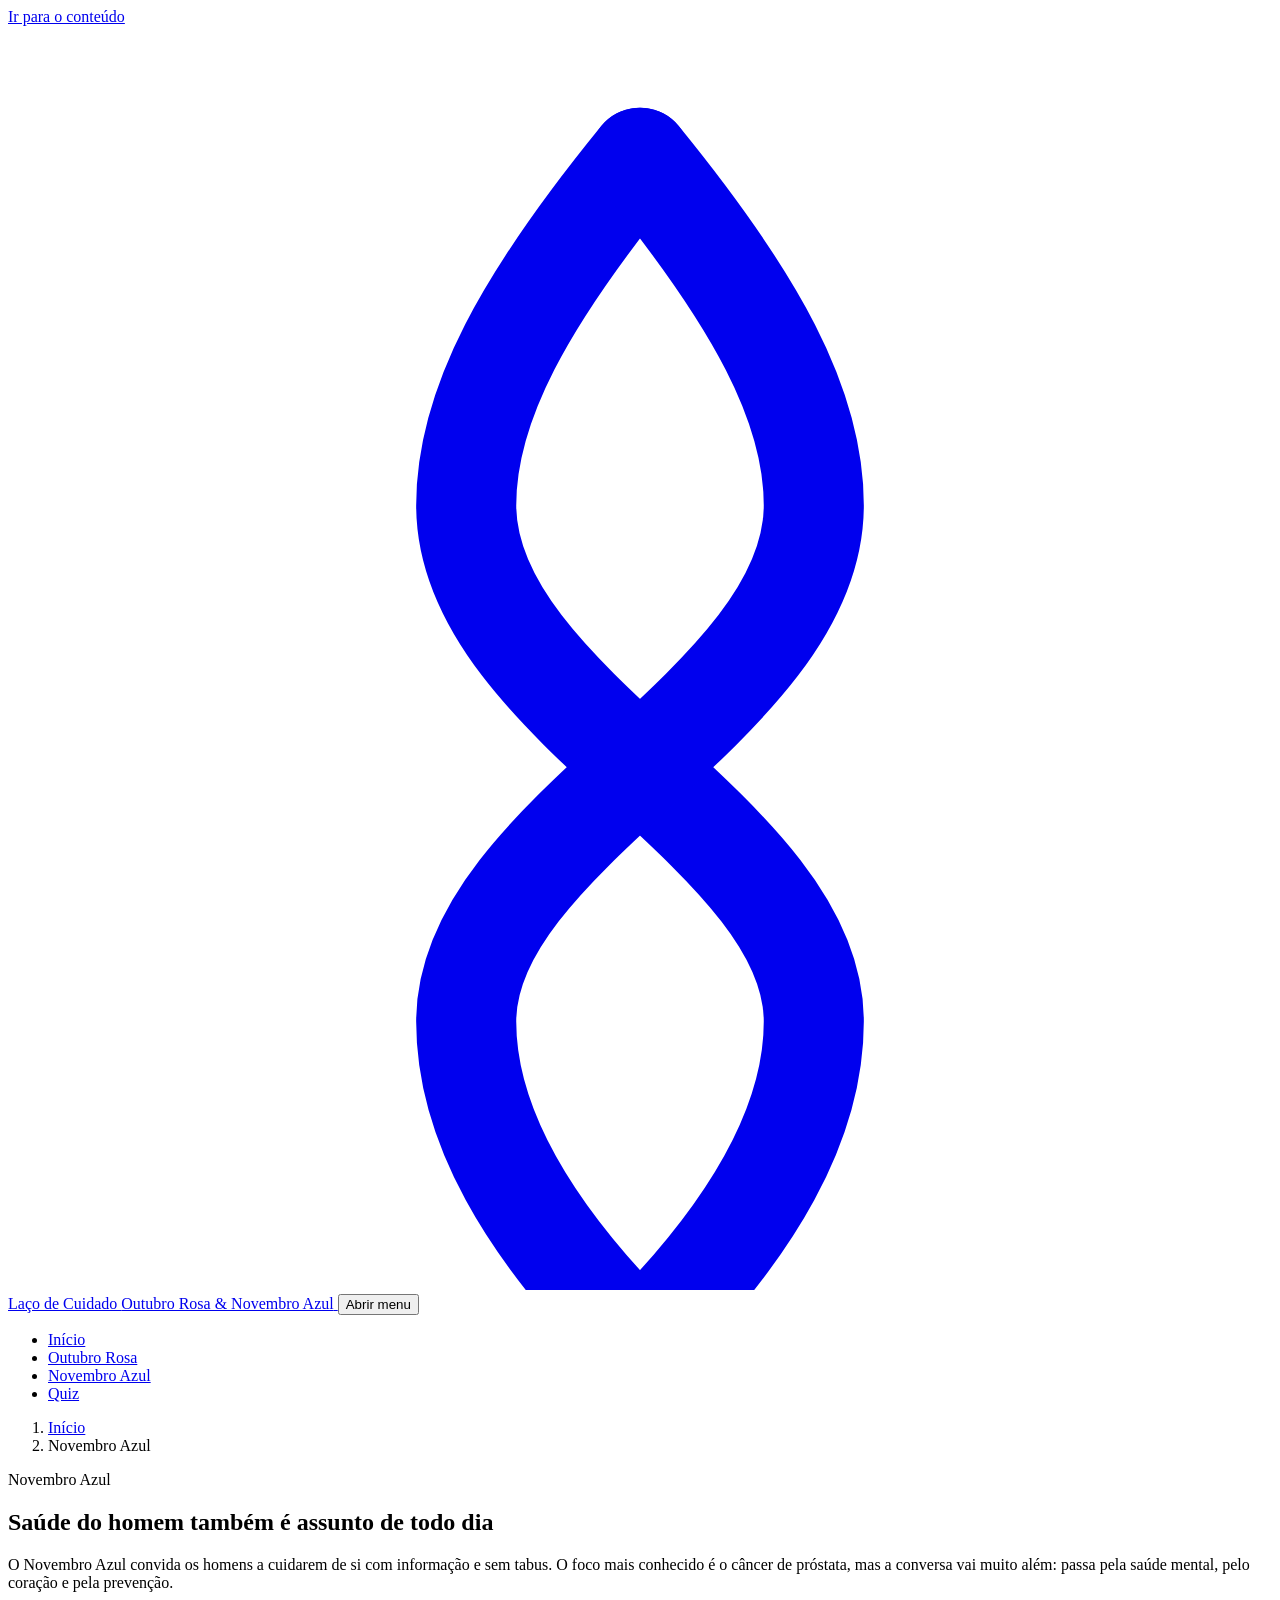
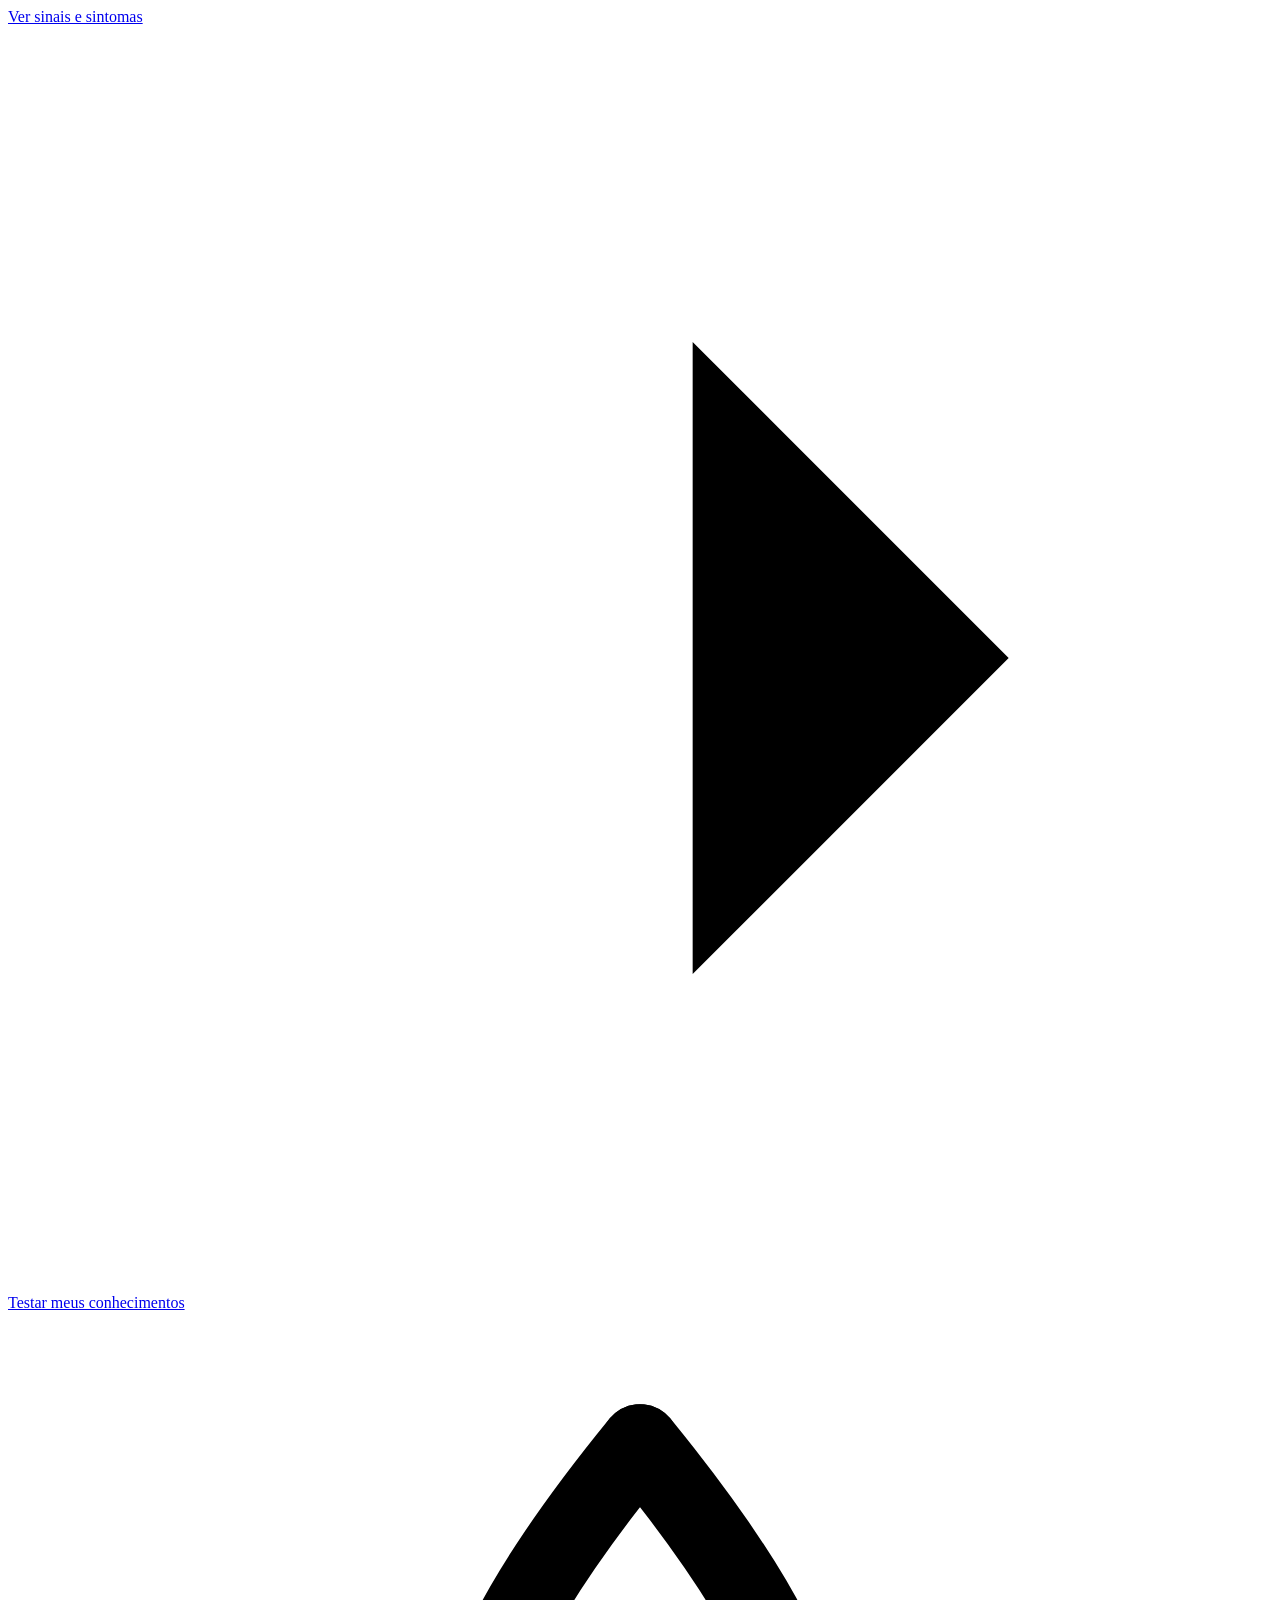
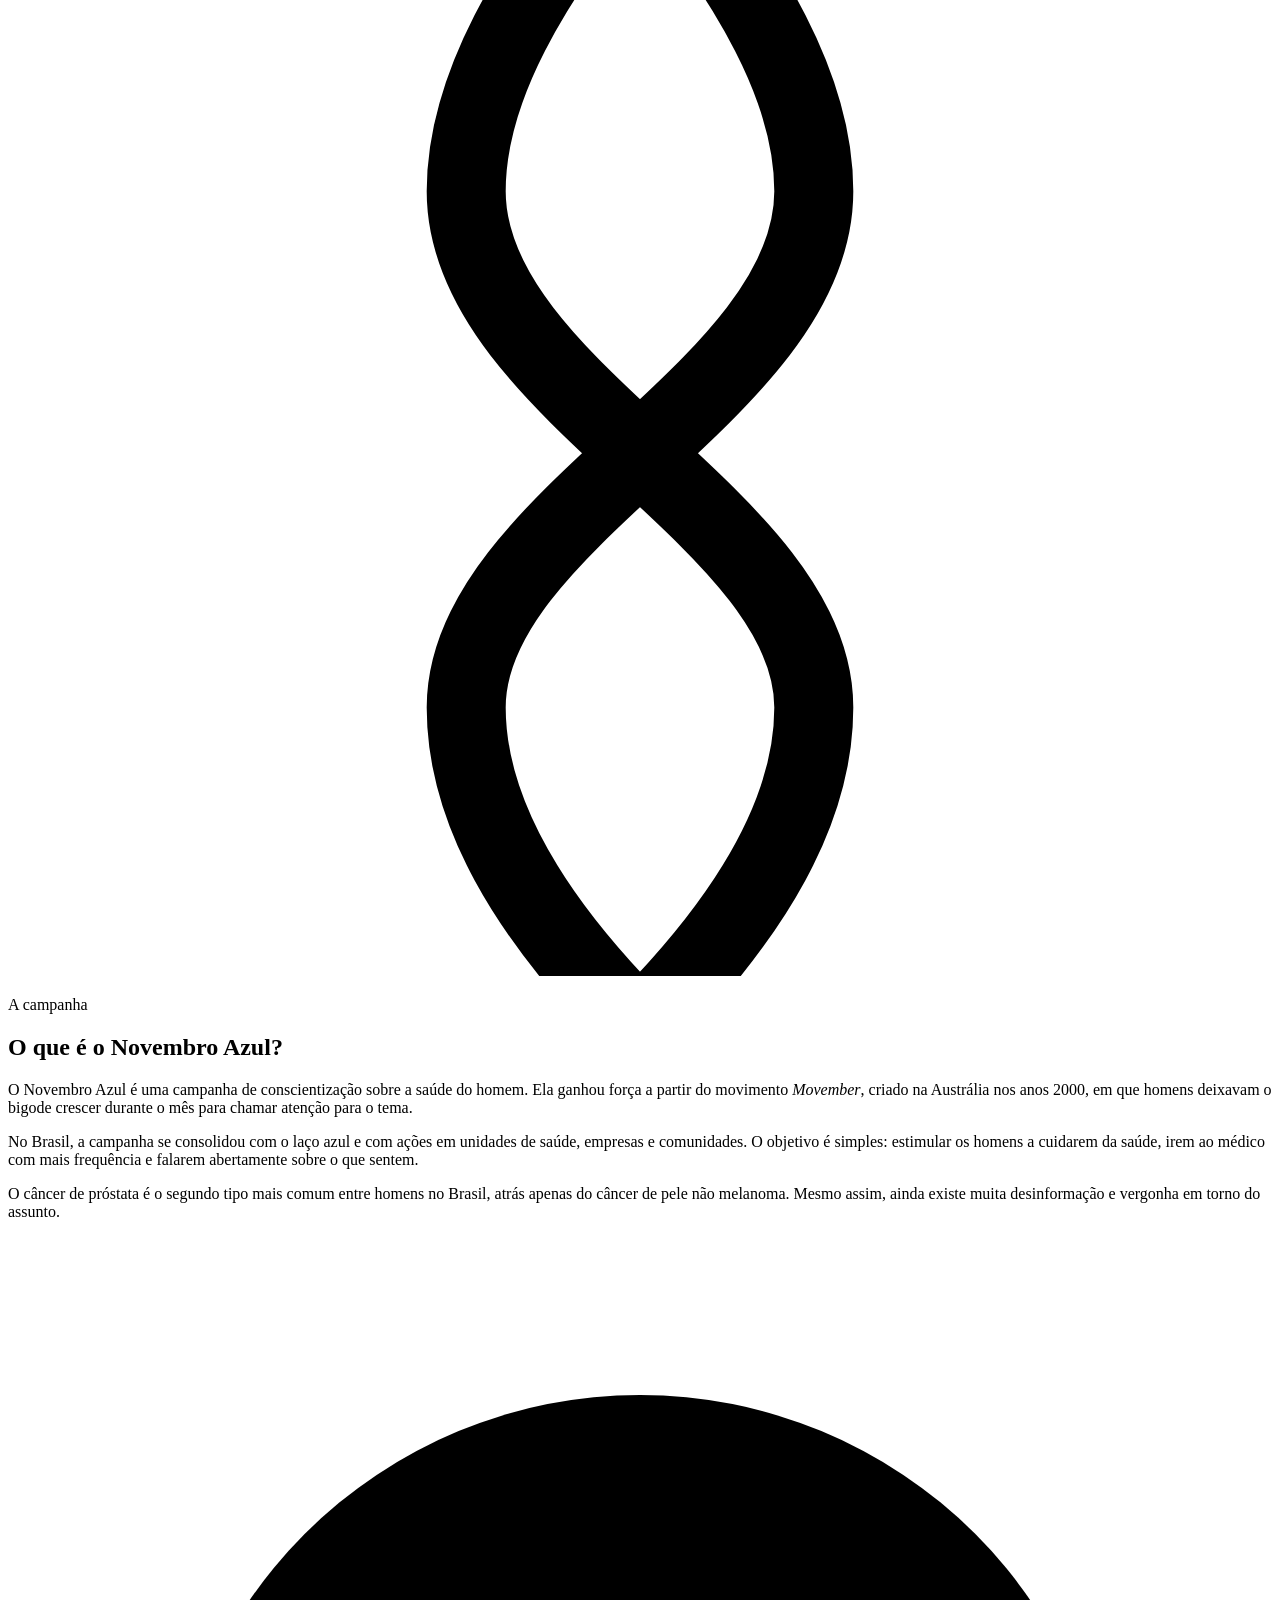
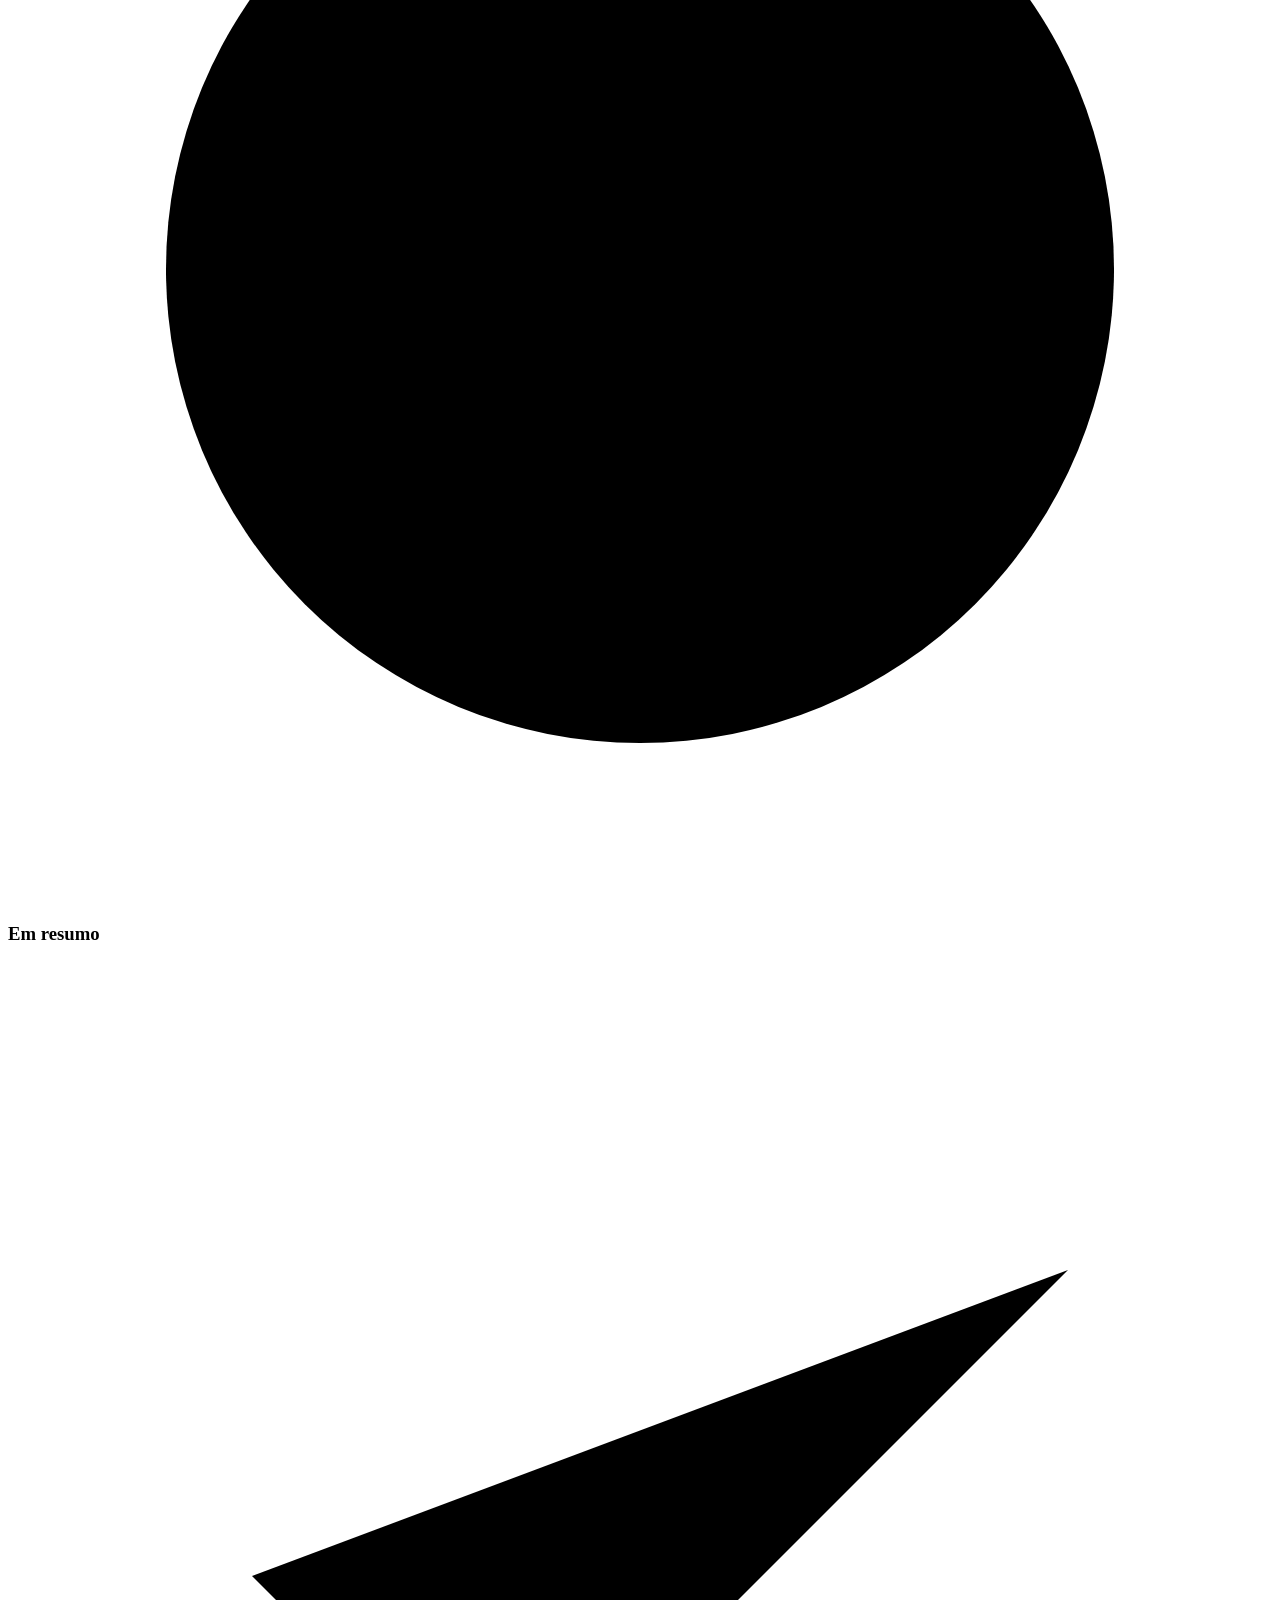
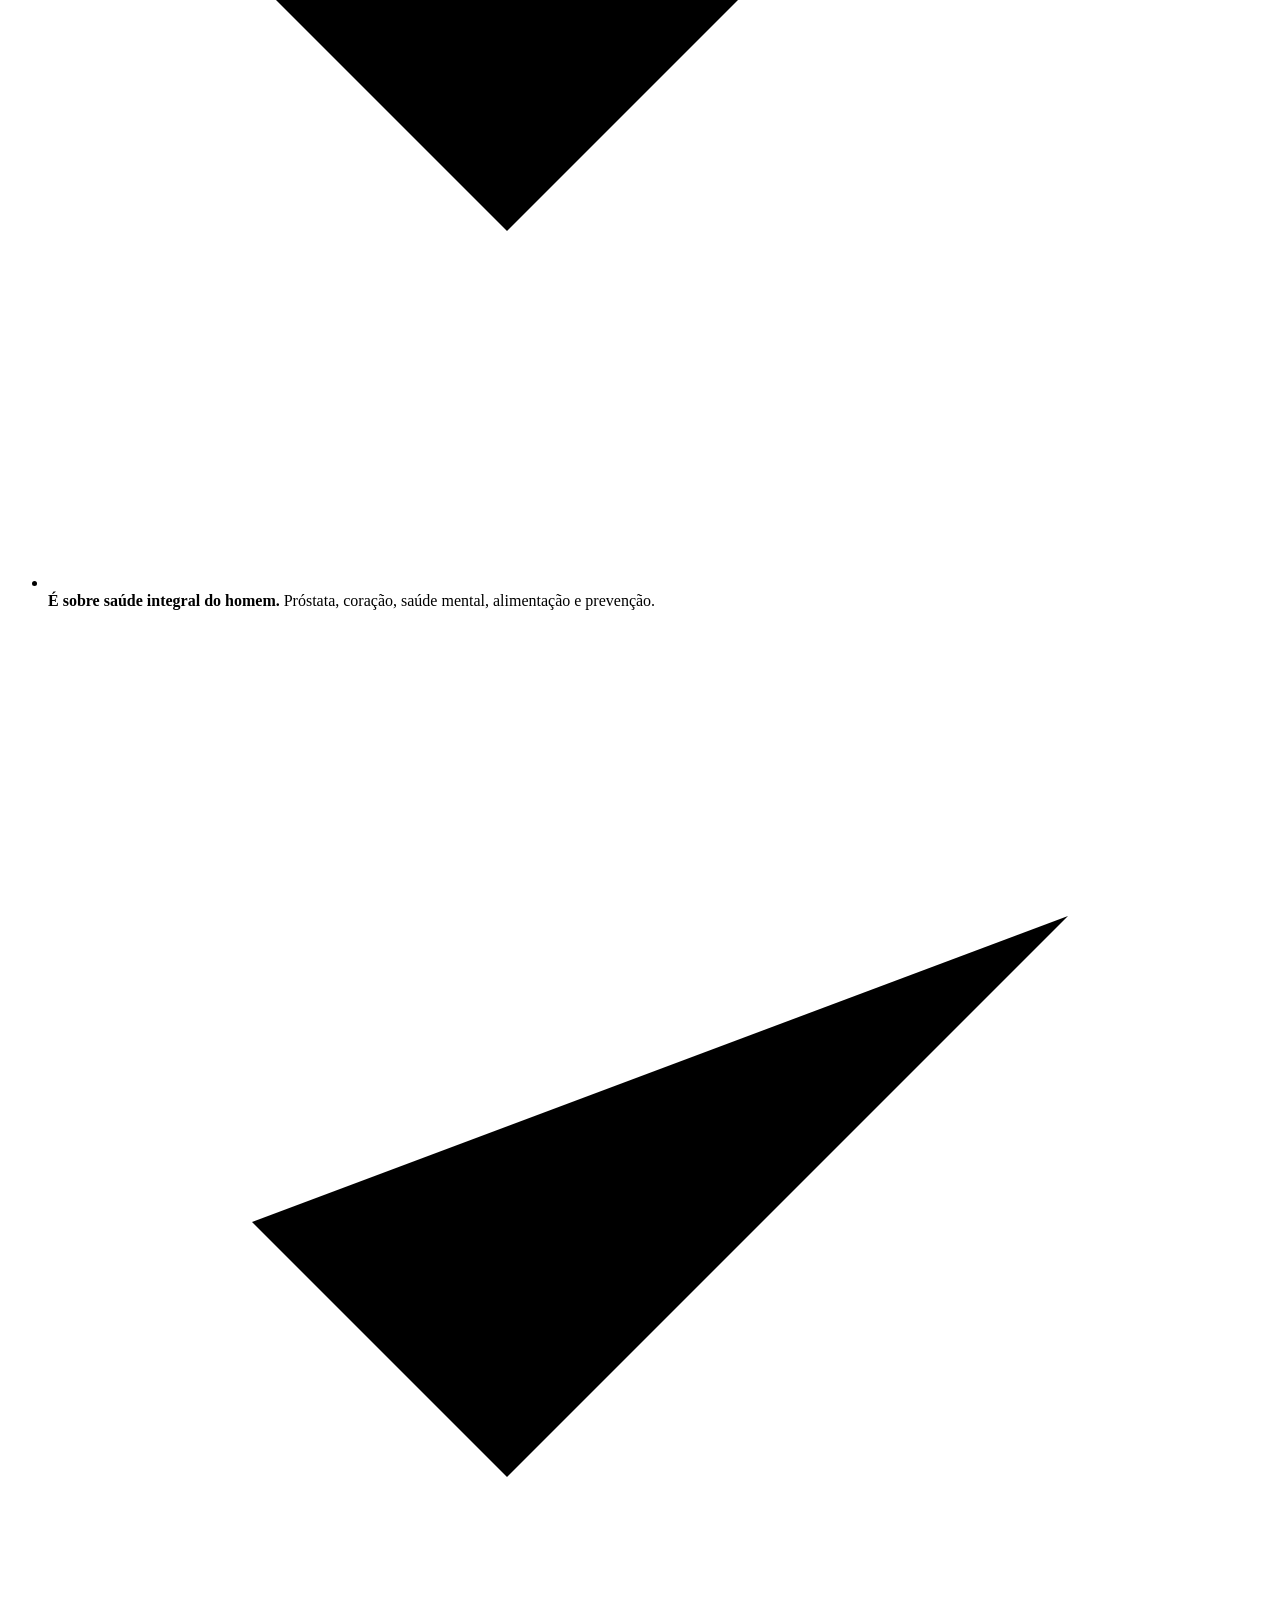
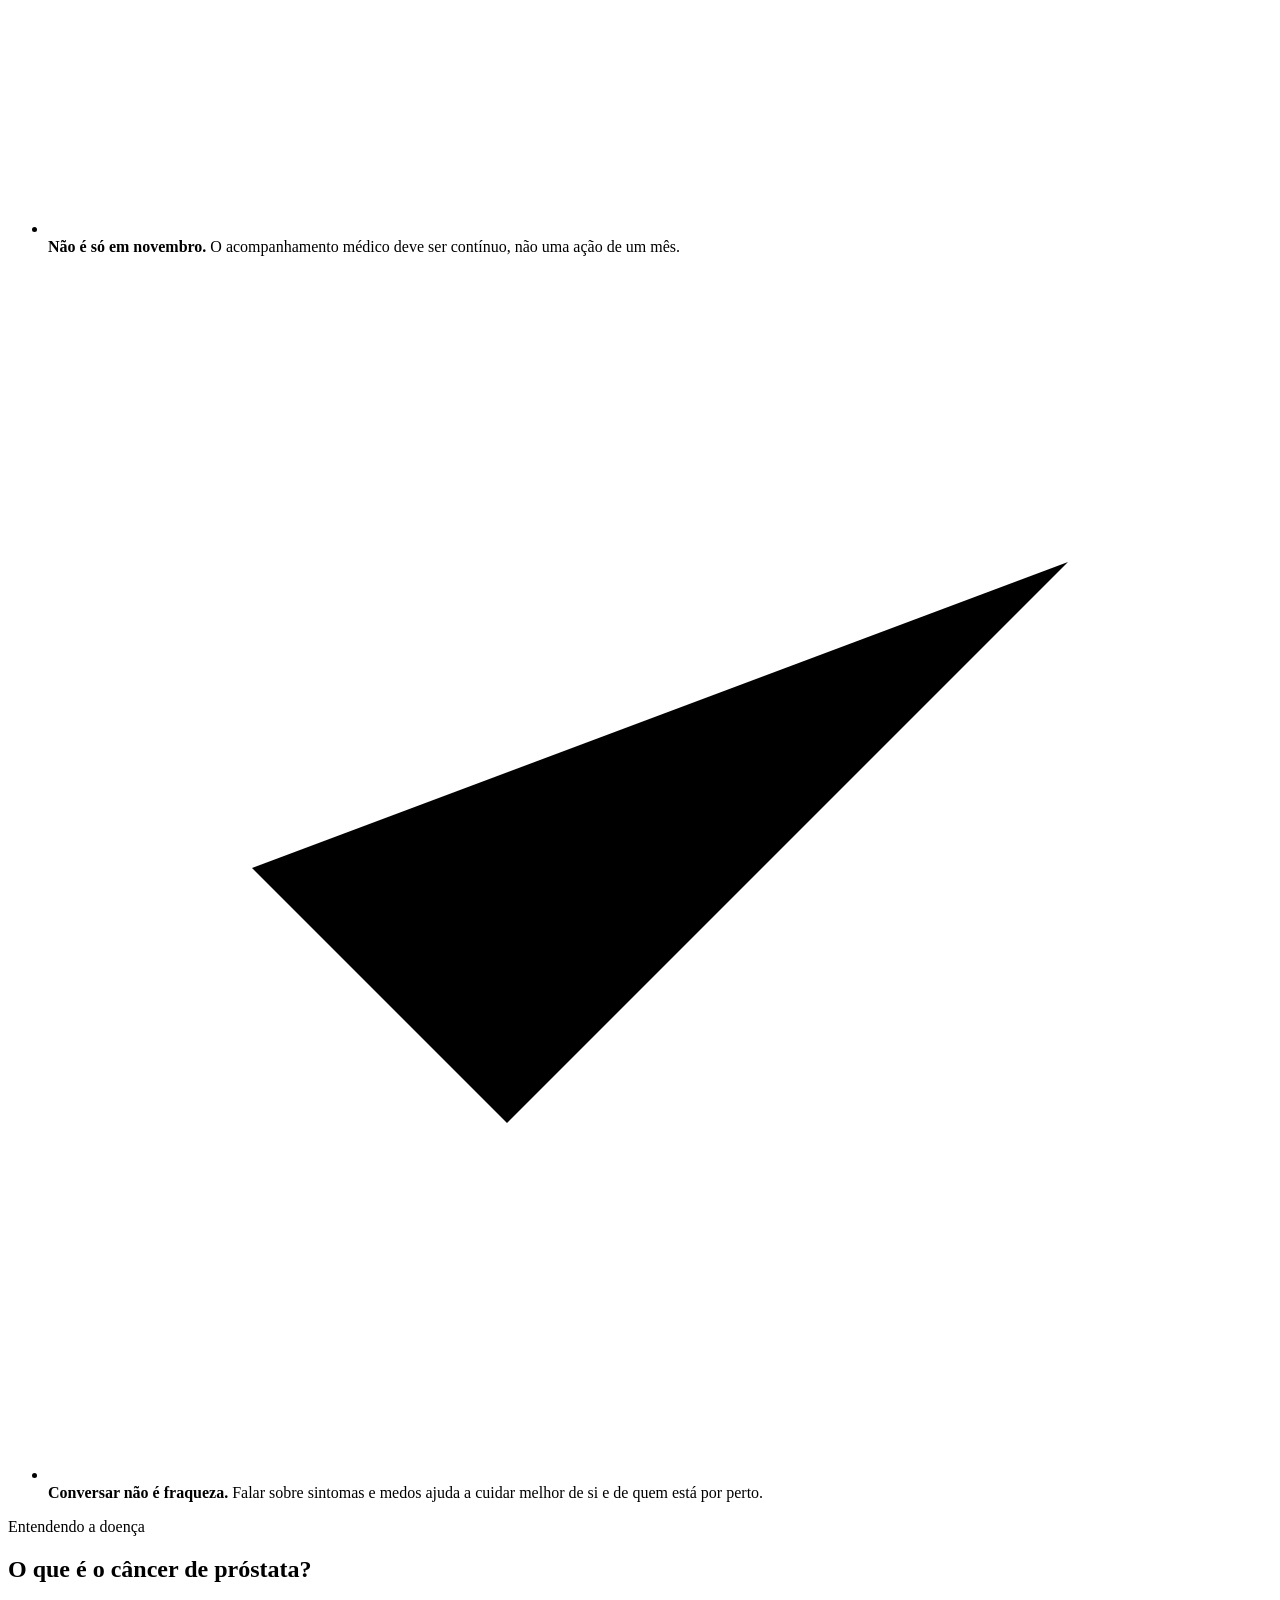
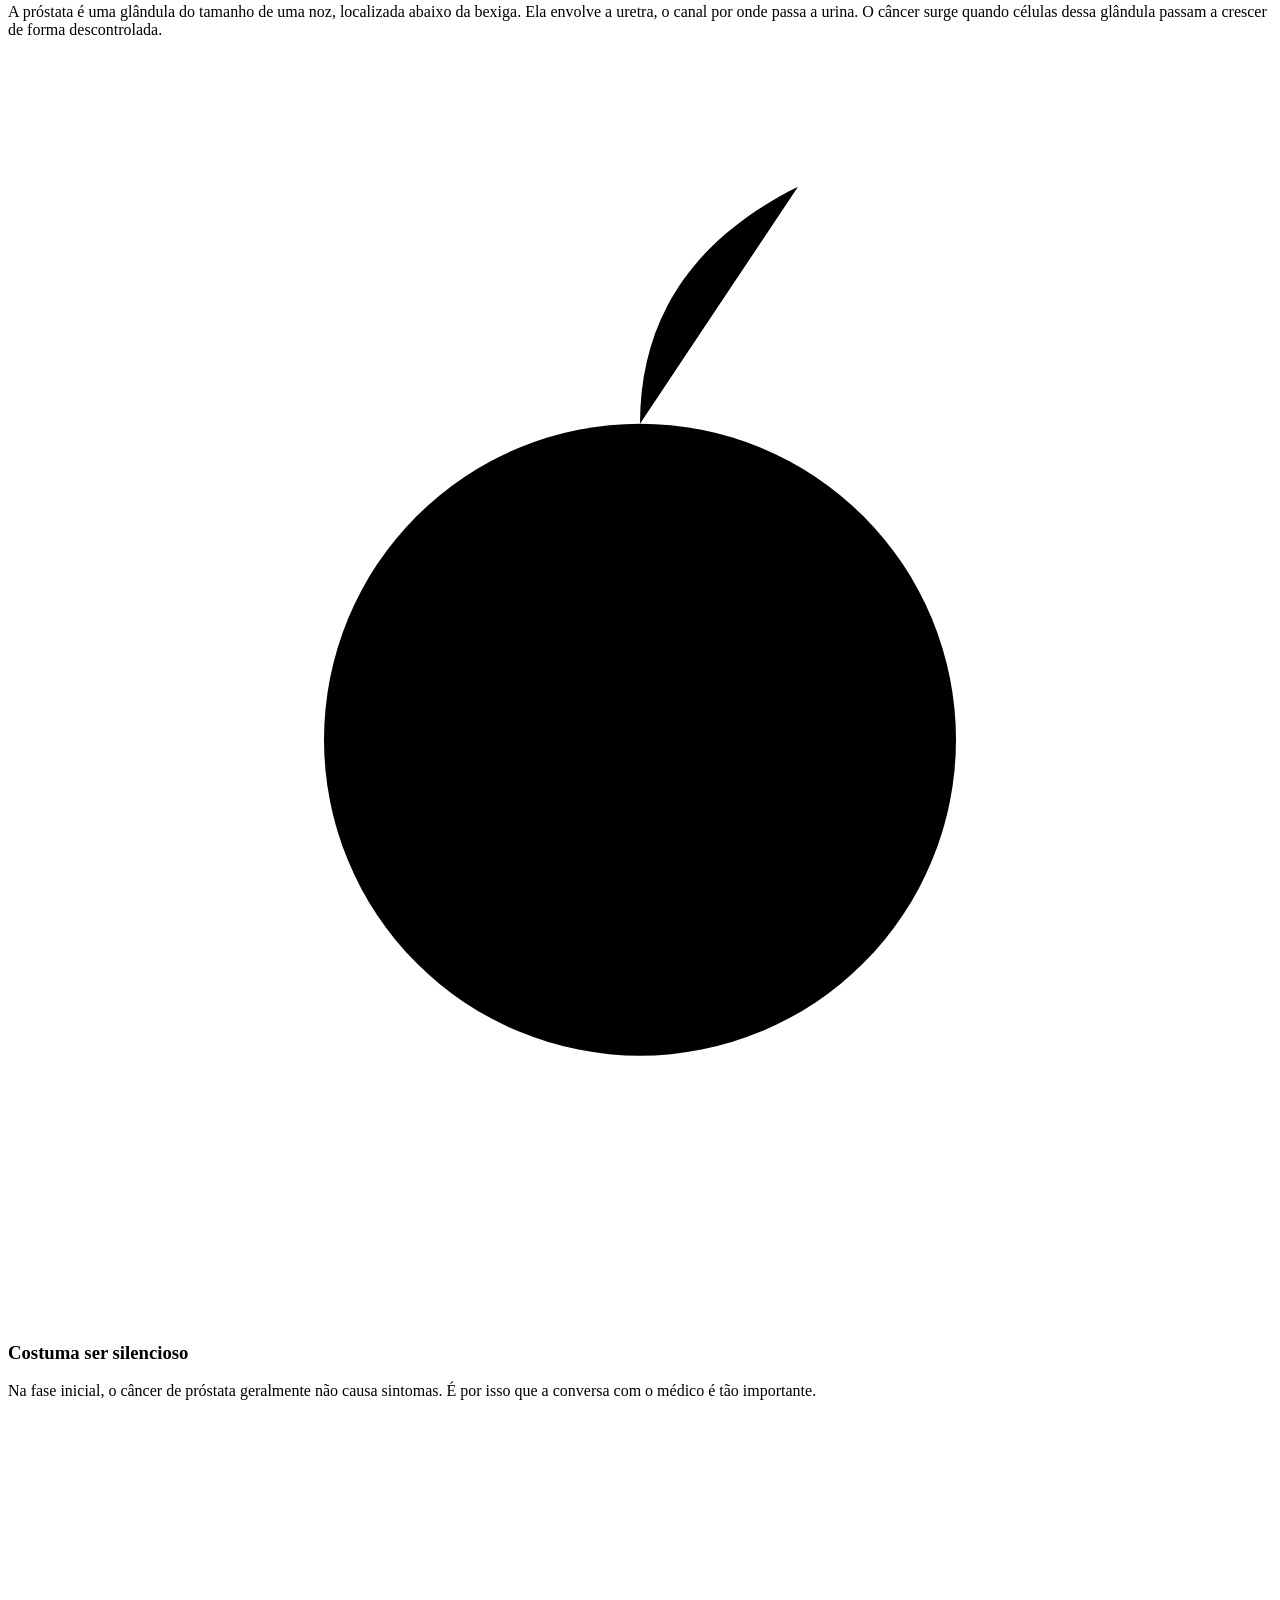
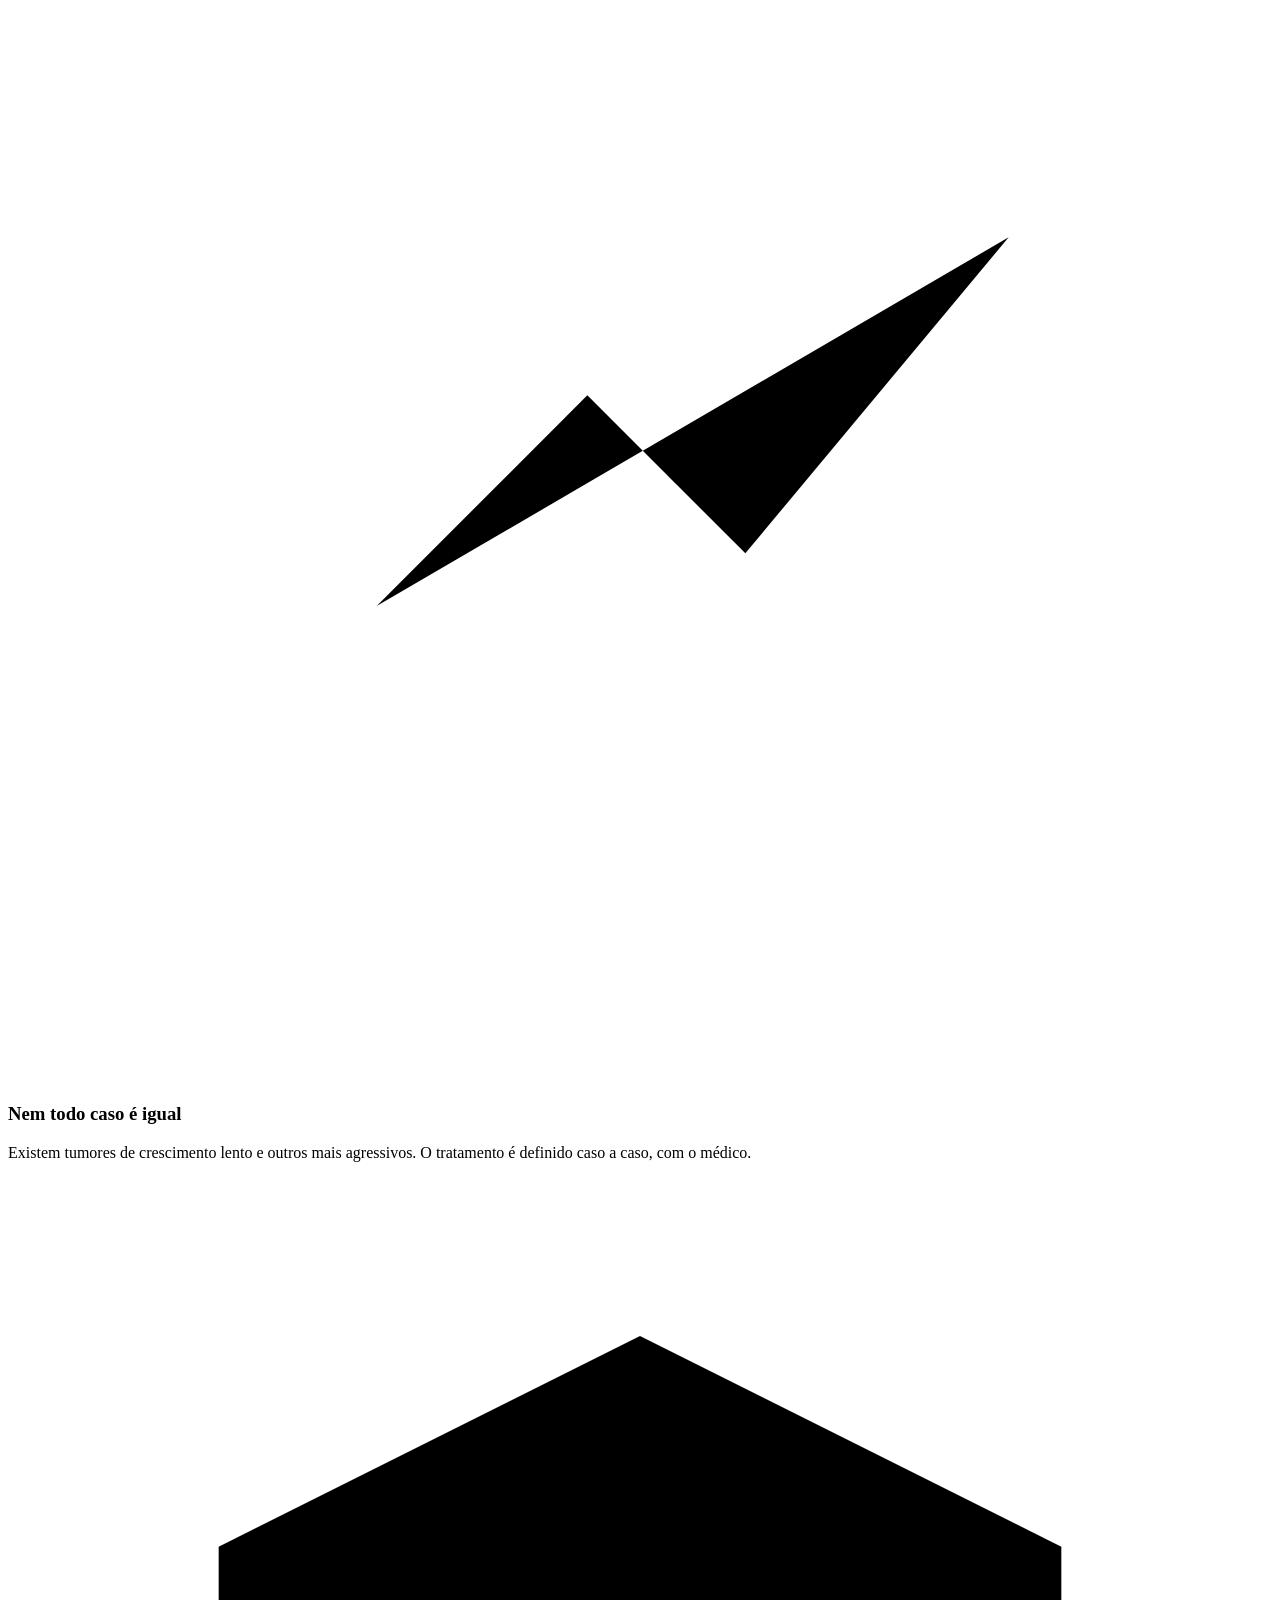
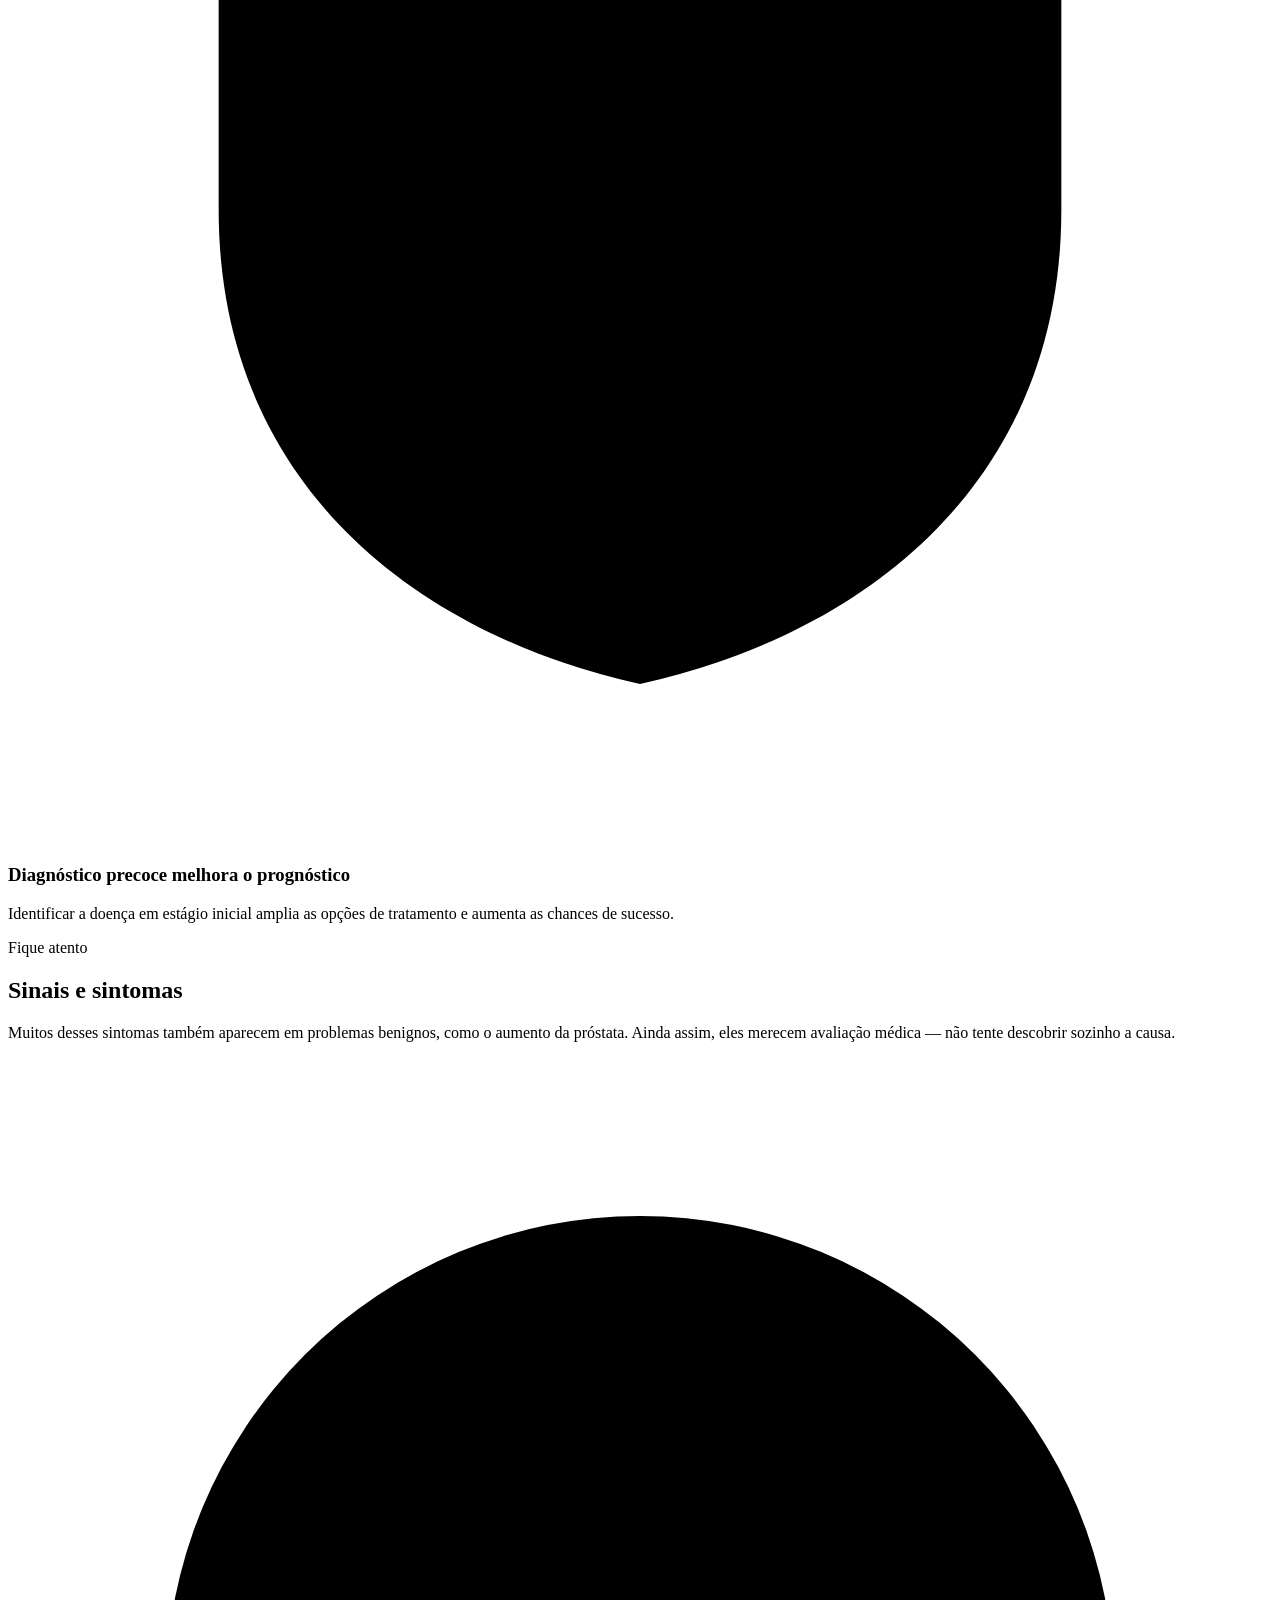
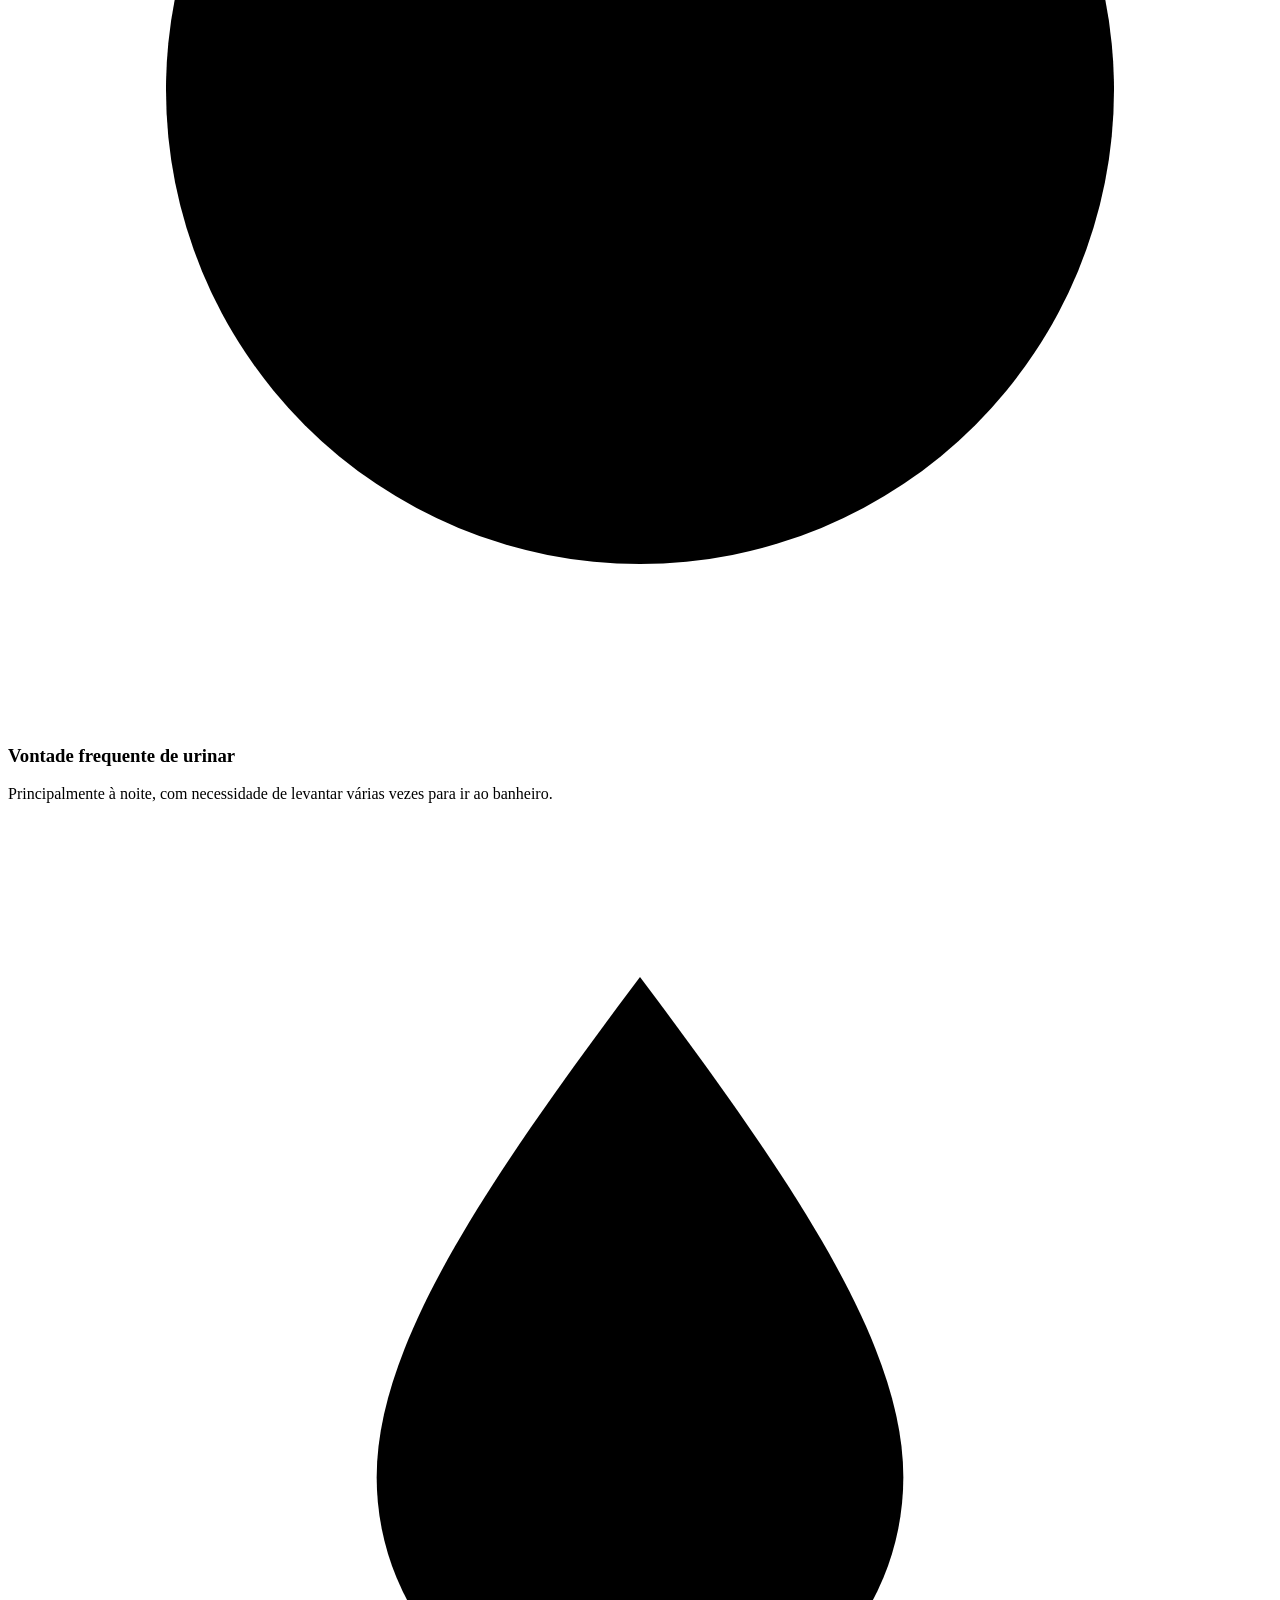
==== novembro-azul.html @ d8aa3009 "Add files via upload" ====
<!DOCTYPE html>
<html lang="pt-BR">
<head>
  <meta charset="UTF-8">
  <meta name="viewport" content="width=device-width, initial-scale=1.0">
  <meta name="description" content="Novembro Azul: informação sobre saúde do homem, câncer de próstata, fatores de risco, exames de rastreamento e prevenção. Conteúdo educativo e acessível.">
  <meta name="theme-color" content="#1565c0">
  <title>Novembro Azul — Laço de Cuidado</title>
  <link rel="icon" href="favicon.svg" type="image/svg+xml">
  <link rel="stylesheet" href="css/styles.css">
</head>
<body>
  <a class="skip-link" href="#conteudo">Ir para o conteúdo</a>

  <header class="site-header">
    <div class="container header-inner">
      <a class="brand" href="index.html">
        <span class="brand-mark" aria-hidden="true">
          <svg viewBox="0 0 24 24" fill="none" stroke="currentColor" stroke-width="1.9" stroke-linecap="round" stroke-linejoin="round">
            <path d="M12 2.5c-2.2 2.7-3.3 4.7-3.3 6.6 0 3.8 6.6 6.2 6.6 9.8 0 1.9-1.1 3.9-3.3 6.1"></path>
            <path d="M12 2.5c2.2 2.7 3.3 4.7 3.3 6.6 0 3.8-6.6 6.2-6.6 9.8 0 1.9 1.1 3.9 3.3 6.1"></path>
          </svg>
        </span>
        <span class="brand-text">
          Laço de Cuidado
          <span>Outubro Rosa &amp; Novembro Azul</span>
        </span>
      </a>

      <button class="nav-toggle" type="button" aria-expanded="false" aria-controls="menu-principal">
        <span class="sr-only">Abrir menu</span>
        <span class="nav-toggle-bars" aria-hidden="true"></span>
      </button>

      <nav class="site-nav" id="menu-principal" aria-label="Navegação principal">
        <ul>
          <li><a href="index.html">Início</a></li>
          <li><a href="outubro-rosa.html">Outubro Rosa</a></li>
          <li><a href="novembro-azul.html" aria-current="page">Novembro Azul</a></li>
          <li><a href="quiz.html" class="nav-cta">Quiz</a></li>
        </ul>
      </nav>
    </div>
  </header>

  <main id="conteudo">

    <!-- HERO DA PÁGINA -->
    <section class="hero hero--page hero--azul">
      <div class="container hero-inner">
        <div class="hero-copy">
          <nav class="breadcrumb" aria-label="Você está aqui">
            <ol>
              <li><a href="index.html">Início</a></li>
              <li aria-current="page">Novembro Azul</li>
            </ol>
          </nav>
          <p class="tag"><span class="dot" style="background:var(--azul-500)" aria-hidden="true"></span> Novembro Azul</p>
          <h1>Saúde do homem também é assunto de todo dia</h1>
          <p class="lead">
            O Novembro Azul convida os homens a cuidarem de si com informação e
            sem tabus. O foco mais conhecido é o câncer de próstata, mas a conversa
            vai muito além: passa pela saúde mental, pelo coração e pela prevenção.
          </p>
          <div class="btn-row">
            <a class="btn btn--azul" href="#sinais">
              Ver sinais e sintomas
              <svg class="ico" viewBox="0 0 24 24" aria-hidden="true"><path d="M5 12h14M13 6l6 6-6 6"/></svg>
            </a>
            <a class="btn btn--ghost" href="quiz.html">Testar meus conhecimentos</a>
          </div>
        </div>

        <div class="ribbon-art ribbon-art--azul" aria-hidden="true">
          <svg viewBox="0 0 24 24" fill="none" stroke="currentColor" stroke-width="1.5" stroke-linecap="round" stroke-linejoin="round">
            <path d="M12 2.5c-2.2 2.7-3.3 4.7-3.3 6.6 0 3.8 6.6 6.2 6.6 9.8 0 1.9-1.1 3.9-3.3 6.1"></path>
            <path d="M12 2.5c2.2 2.7 3.3 4.7 3.3 6.6 0 3.8-6.6 6.2-6.6 9.8 0 1.9 1.1 3.9 3.3 6.1"></path>
          </svg>
        </div>
      </div>
    </section>

    <!-- O QUE É A CAMPANHA -->
    <section class="section">
      <div class="container">
        <div class="grid grid--2" style="align-items:start">
          <div class="reveal">
            <p class="eyebrow eyebrow--azul">A campanha</p>
            <h2>O que é o Novembro Azul?</h2>
            <p>
              O Novembro Azul é uma campanha de conscientização sobre a saúde do
              homem. Ela ganhou força a partir do movimento <em>Movember</em>, criado
              na Austrália nos anos 2000, em que homens deixavam o bigode crescer
              durante o mês para chamar atenção para o tema.
            </p>
            <p>
              No Brasil, a campanha se consolidou com o laço azul e com ações em
              unidades de saúde, empresas e comunidades. O objetivo é simples:
              estimular os homens a cuidarem da saúde, irem ao médico com mais
              frequência e falarem abertamente sobre o que sentem.
            </p>
            <p>
              O câncer de próstata é o segundo tipo mais comum entre homens no Brasil,
              atrás apenas do câncer de pele não melanoma. Mesmo assim, ainda existe
              muita desinformação e vergonha em torno do assunto.
            </p>
          </div>

          <div class="reveal">
            <div class="card card--azul">
              <div class="card-icon">
                <svg class="ico" viewBox="0 0 24 24" aria-hidden="true">
                  <circle cx="12" cy="12" r="9"></circle>
                  <path d="M12 8v5M12 16.5v.01"></path>
                </svg>
              </div>
              <h3>Em resumo</h3>
              <ul class="check-list check-list--azul">
                <li>
                  <svg class="ico" viewBox="0 0 24 24" aria-hidden="true"><path d="M20 6 9 17l-5-5"/></svg>
                  <span><strong>É sobre saúde integral do homem.</strong> Próstata, coração, saúde mental, alimentação e prevenção.</span>
                </li>
                <li>
                  <svg class="ico" viewBox="0 0 24 24" aria-hidden="true"><path d="M20 6 9 17l-5-5"/></svg>
                  <span><strong>Não é só em novembro.</strong> O acompanhamento médico deve ser contínuo, não uma ação de um mês.</span>
                </li>
                <li>
                  <svg class="ico" viewBox="0 0 24 24" aria-hidden="true"><path d="M20 6 9 17l-5-5"/></svg>
                  <span><strong>Conversar não é fraqueza.</strong> Falar sobre sintomas e medos ajuda a cuidar melhor de si e de quem está por perto.</span>
                </li>
              </ul>
            </div>
          </div>
        </div>
      </div>
    </section>

    <!-- O QUE É O CÂNCER DE PRÓSTATA -->
    <section class="section section--tint">
      <div class="container">
        <div class="section-head reveal">
          <p class="eyebrow eyebrow--azul">Entendendo a doença</p>
          <h2>O que é o câncer de próstata?</h2>
          <p class="lead">
            A próstata é uma glândula do tamanho de uma noz, localizada abaixo da
            bexiga. Ela envolve a uretra, o canal por onde passa a urina. O câncer
            surge quando células dessa glândula passam a crescer de forma descontrolada.
          </p>
        </div>

        <div class="grid grid--3">
          <div class="card reveal">
            <div class="card-icon">
              <svg class="ico" viewBox="0 0 24 24" aria-hidden="true">
                <circle cx="12" cy="13" r="6"></circle>
                <path d="M12 7c0-2 1-3.5 3-4.5"></path>
                <path d="M9.5 13h.01M14.5 13h.01"></path>
              </svg>
            </div>
            <h3>Costuma ser silencioso</h3>
            <p>Na fase inicial, o câncer de próstata geralmente não causa sintomas. É por isso que a conversa com o médico é tão importante.</p>
          </div>

          <div class="card reveal">
            <div class="card-icon">
              <svg class="ico" viewBox="0 0 24 24" aria-hidden="true">
                <path d="M4 19V5M4 19h16"></path>
                <path d="m7 15 4-4 3 3 5-6"></path>
              </svg>
            </div>
            <h3>Nem todo caso é igual</h3>
            <p>Existem tumores de crescimento lento e outros mais agressivos. O tratamento é definido caso a caso, com o médico.</p>
          </div>

          <div class="card reveal">
            <div class="card-icon">
              <svg class="ico" viewBox="0 0 24 24" aria-hidden="true">
                <path d="M12 3 4 7v5c0 5 3.5 8 8 9 4.5-1 8-4 8-9V7l-8-4Z"></path>
                <path d="m9 12 2 2 4-4"></path>
              </svg>
            </div>
            <h3>Diagnóstico precoce melhora o prognóstico</h3>
            <p>Identificar a doença em estágio inicial amplia as opções de tratamento e aumenta as chances de sucesso.</p>
          </div>
        </div>
      </div>
    </section>

    <!-- SINAIS E SINTOMAS -->
    <section class="section" id="sinais">
      <div class="container">
        <div class="section-head reveal">
          <p class="eyebrow eyebrow--azul">Fique atento</p>
          <h2>Sinais e sintomas</h2>
          <p class="lead">
            Muitos desses sintomas também aparecem em problemas benignos, como o
            aumento da próstata. Ainda assim, eles merecem avaliação médica — não
            tente descobrir sozinho a causa.
          </p>
        </div>

        <div class="grid grid--3">
          <div class="card card--azul reveal">
            <div class="card-icon">
              <svg class="ico" viewBox="0 0 24 24" aria-hidden="true"><circle cx="12" cy="12" r="9"></circle><path d="M12 7v5l3 2"></path></svg>
            </div>
            <h3>Vontade frequente de urinar</h3>
            <p>Principalmente à noite, com necessidade de levantar várias vezes para ir ao banheiro.</p>
          </div>

          <div class="card card--azul reveal">
            <div class="card-icon">
              <svg class="ico" viewBox="0 0 24 24" aria-hidden="true"><path d="M12 3c3 4 5 7 5 9.5A5 5 0 0 1 7 12.5C7 10 9 7 12 3Z"></path></svg>
            </div>
            <h3>Jato urinário fraco</h3>
            <p>Dificuldade para começar a urinar, esforço para urinar, gotejamento ou sensação de esvaziamento incompleto.</p>
          </div>

          <div class="card card--azul reveal">
            <div class="card-icon">
              <svg class="ico" viewBox="0 0 24 24" aria-hidden="true"><path d="M12 3a9 9 0 0 0-9 9c0 5 9 9 9 9s9-4 9-9a9 9 0 0 0-9-9Z"></path><path d="M8 10h.01M16 10h.01M9 15c1.8 1.3 4.2 1.3 6 0"></path></svg>
            </div>
            <h3>Dor ou ardência ao urinar</h3>
            <p>Desconforto persistente durante ou após a micção.</p>
          </div>

          <div class="card card--azul reveal">
            <div class="card-icon">
              <svg class="ico" viewBox="0 0 24 24" aria-hidden="true"><path d="M12 3c3 4 5 7 5 9.5A5 5 0 0 1 7 12.5C7 10 9 7 12 3Z"></path><path d="M9 13h6"></path></svg>
            </div>
            <h3>Sangue na urina ou no sêmen</h3>
            <p>Alteração que sempre deve ser investigada por um profissional de saúde.</p>
          </div>

          <div class="card card--azul reveal">
            <div class="card-icon">
              <svg class="ico" viewBox="0 0 24 24" aria-hidden="true"><path d="M12 3v18M5 8l7-5 7 5"></path></svg>
            </div>
            <h3>Dor pélvica ou óssea</h3>
            <p>Dor na região pélvica, na lombar ou nos ossos, especialmente quando persistente.</p>
          </div>

          <div class="card card--azul reveal">
            <div class="card-icon">
              <svg class="ico" viewBox="0 0 24 24" aria-hidden="true"><path d="M12 21s-7-4.5-7-9a4 4 0 0 1 7-2.5A4 4 0 0 1 19 12c0 4.5-7 9-7 9Z"></path></svg>
            </div>
            <h3>Disfunção erétil</h3>
            <p>Dificuldade de ereção ou dor na ejaculação podem ter várias causas e merecem avaliação.</p>
          </div>
        </div>

        <div class="callout callout--azul reveal" style="margin-top:1.5rem">
          <svg class="ico" viewBox="0 0 24 24" aria-hidden="true">
            <circle cx="12" cy="12" r="9"></circle>
            <path d="M12 8v5M12 16.5v.01"></path>
          </svg>
          <div>
            <h3>Ausência de sintomas não significa ausência de doença</h3>
            <p>O câncer de próstata pode evoluir sem sinais por anos. Por isso, homens a partir dos 50 anos — ou 45, quando há fatores de risco — devem conversar com o médico sobre o rastreamento.</p>
          </div>
        </div>
      </div>
    </section>

    <!-- FATORES DE RISCO -->
    <section class="section section--tint">
      <div class="container">
        <div class="grid grid--2" style="align-items:start">
          <div class="reveal">
            <p class="eyebrow eyebrow--azul">Risco</p>
            <h2>O que aumenta a chance de ter câncer de próstata?</h2>
            <p class="lead">
              Assim como no câncer de mama, os fatores de risco indicam maior
              probabilidade — não uma certeza. Conhecer o próprio histórico ajuda a
              definir a melhor estratégia de acompanhamento.
            </p>
            <div class="callout" style="margin-top:1.5rem">
              <svg class="ico" viewBox="0 0 24 24" aria-hidden="true">
                <path d="M12 3 3 20h18L12 3Z"></path><path d="M12 9v5M12 17.5v.01"></path>
              </svg>
              <div>
                <h3>Rastreamento é uma decisão compartilhada</h3>
                <p>Não existe uma recomendação única para todos. Conversar com o médico permite pesar benefícios, riscos e o seu contexto pessoal.</p>
              </div>
            </div>
          </div>

          <div class="reveal">
            <div class="card">
              <h3>Fatores que merecem atenção</h3>
              <ul class="check-list">
                <li>
                  <svg class="ico" viewBox="0 0 24 24" aria-hidden="true"><path d="M20 6 9 17l-5-5"/></svg>
                  <span><strong>Idade</strong> O risco aumenta significativamente a partir dos 50 anos, com maior incidência após os 60.</span>
                </li>
                <li>
                  <svg class="ico" viewBox="0 0 24 24" aria-hidden="true"><path d="M20 6 9 17l-5-5"/></svg>
                  <span><strong>Histórico familiar</strong> Pai, irmão ou filho com câncer de próstata aumenta o risco.</span>
                </li>
                <li>
                  <svg class="ico" viewBox="0 0 24 24" aria-hidden="true"><path d="M20 6 9 17l-5-5"/></svg>
                  <span><strong>Raça e etnia</strong> Homens negros apresentam maior incidência e tendem a ter casos mais agressivos.</span>
                </li>
                <li>
                  <svg class="ico" viewBox="0 0 24 24" aria-hidden="true"><path d="M20 6 9 17l-5-5"/></svg>
                  <span><strong>Alterações genéticas</strong> Mutações hereditárias, como em BRCA2, podem elevar o risco.</span>
                </li>
                <li>
                  <svg class="ico" viewBox="0 0 24 24" aria-hidden="true"><path d="M20 6 9 17l-5-5"/></svg>
                  <span><strong>Obesidade e sedentarismo</strong> Estão associados a maior risco e a formas mais agressivas da doença.</span>
                </li>
                <li>
                  <svg class="ico" viewBox="0 0 24 24" aria-hidden="true"><path d="M20 6 9 17l-5-5"/></svg>
                  <span><strong>Alimentação</strong> Dietas pobres em vegetais e ricas em gordura animal merecem atenção.</span>
                </li>
              </ul>
            </div>
          </div>
        </div>
      </div>
    </section>

    <!-- RASTREAMENTO -->
    <section class="section">
      <div class="container">
        <div class="section-head reveal">
          <p class="eyebrow eyebrow--azul">Rastreamento</p>
          <h2>Como é feita a investigação</h2>
          <p class="lead">
            O rastreamento começa com uma conversa. O médico avalia histórico,
            sintomas e expectativas antes de indicar exames.
          </p>
        </div>

        <div class="grid grid--2" style="align-items:start;gap:2rem">
          <ol class="steps steps--azul">
            <li class="reveal">
              <div>
                <h3>Conversa com o médico</h3>
                <p>Etapa essencial: entender o histórico familiar, os sintomas e os benefícios e riscos do rastreamento para o seu caso.</p>
              </div>
            </li>
            <li class="reveal">
              <div>
                <h3>Exame de PSA</h3>
                <p>Exame de sangue que mede a proteína produzida pela próstata. Pode se alterar por outras causas, então o resultado é interpretado pelo médico.</p>
              </div>
            </li>
            <li class="reveal">
              <div>
                <h3>Toque retal</h3>
                <p>Exame rápido que avalia tamanho, consistência e possíveis nódulos na próstata. Complementa o PSA — não é substituído por ele.</p>
              </div>
            </li>
            <li class="reveal">
              <div>
                <h3>Outros exames, se necessário</h3>
                <p>Ultrassom, ressonância ou biópsia podem ser indicados conforme os resultados. A biópsia é o exame que confirma o diagnóstico.</p>
              </div>
            </li>
          </ol>

          <div class="reveal">
            <div class="card card--azul">
              <h3>Quando começar?</h3>
              <p style="margin-top:0.75rem">
                Em geral, a conversa sobre rastreamento é recomendada a partir dos
                <strong>50 anos</strong> para homens sem fatores de risco. Com histórico
                familiar ou outros fatores, pode começar aos <strong>45 anos</strong>.
                A decisão deve ser individualizada.
              </p>
              <ul class="check-list check-list--azul" style="margin-top:1rem">
                <li>
                  <svg class="ico" viewBox="0 0 24 24" aria-hidden="true"><path d="M20 6 9 17l-5-5"/></svg>
                  <span>Não espere sentir dor ou sintomas para procurar o médico.</span>
                </li>
                <li>
                  <svg class="ico" viewBox="0 0 24 24" aria-hidden="true"><path d="M20 6 9 17l-5-5"/></svg>
                  <span>Leve seu histórico familiar para a consulta.</span>
                </li>
                <li>
                  <svg class="ico" viewBox="0 0 24 24" aria-hidden="true"><path d="M20 6 9 17l-5-5"/></svg>
                  <span>O SUS oferece atendimento e exames; procure a UBS mais próxima.</span>
                </li>
              </ul>
            </div>

            <div class="callout callout--azul" style="margin-top:1rem">
              <svg class="ico" viewBox="0 0 24 24" aria-hidden="true">
                <path d="M4 12h4l2-5 4 10 2-5h4"></path>
              </svg>
              <div>
                <h3>Sem pânico</h3>
                <p>O toque retal dura poucos segundos e não é motivo de vergonha. Ele faz parte de um cuidado profissional com a sua saúde.</p>
              </div>
            </div>
          </div>
        </div>
      </div>
    </section>

    <!-- SAÚDE INTEGRAL -->
    <section class="section section--tint">
      <div class="container">
        <div class="section-head reveal">
          <p class="eyebrow eyebrow--azul">Além da próstata</p>
          <h2>O Novembro Azul é sobre o homem inteiro</h2>
          <p class="lead">
            Cuidar da saúde não é só fazer exame de próstata. É também olhar para a
            saúde mental, para o coração e para os hábitos do dia a dia.
          </p>
        </div>

        <div class="grid grid--3">
          <div class="card reveal">
            <div class="card-icon" style="background:var(--azul-50);color:var(--azul-600)">
              <svg class="ico" viewBox="0 0 24 24" aria-hidden="true">
                <path d="M12 21s-7-4.5-7-9a4 4 0 0 1 7-2.5A4 4 0 0 1 19 12c0 4.5-7 9-7 9Z"></path>
              </svg>
            </div>
            <h3>Saúde mental e emocional</h3>
            <p>Falar sobre ansiedade, depressão, estresse e sobrecarga não é fraqueza. Buscar apoio é um ato de cuidado.</p>
          </div>

          <div class="card reveal">
            <div class="card-icon" style="background:var(--azul-50);color:var(--azul-600)">
              <svg class="ico" viewBox="0 0 24 24" aria-hidden="true">
                <path d="M3 12h4l2-6 4 12 2-6h6"></path>
              </svg>
            </div>
            <h3>Pressão alta e coração</h3>
            <p>As doenças cardiovasculares são uma das principais causas de morte entre homens. Medir a pressão e fazer check-ups é essencial.</p>
          </div>

          <div class="card reveal">
            <div class="card-icon" style="background:var(--azul-50);color:var(--azul-600)">
              <svg class="ico" viewBox="0 0 24 24" aria-hidden="true">
                <path d="M12 3 4 7v5c0 5 3.5 8 8 9 4.5-1 8-4 8-9V7l-8-4Z"></path>
                <path d="m9 12 2 2 4-4"></path>
              </svg>
            </div>
            <h3>Prevenção de verdade</h3>
            <p>Vacinas em dia, alimentação equilibrada, atividade física, menos álcool e nada de tabaco.</p>
          </div>
        </div>
      </div>
    </section>

    <!-- MITOS E VERDADES -->
    <section class="section">
      <div class="container">
        <div class="section-head reveal">
          <p class="eyebrow eyebrow--azul">Descomplicando</p>
          <h2>Mitos e verdades sobre a saúde do homem</h2>
          <p class="lead">Clique em cada afirmação para ver a resposta.</p>
        </div>

        <div class="accordion reveal">
          <details>
            <summary>Toque retal só serve para quem já tem sintomas</summary>
            <div class="accordion-body">
              <span class="verdict verdict--mito">Mito</span>
              <p>O exame faz parte da avaliação de rastreamento e pode identificar alterações mesmo em quem não sente nada. Na fase inicial, o câncer de próstata costuma ser silencioso.</p>
            </div>
          </details>
          <details>
            <summary>PSA alterado significa câncer de próstata</summary>
            <div class="accordion-body">
              <span class="verdict verdict--mito">Mito</span>
              <p>O PSA pode aumentar por infecções, aumento benigno da próstata, atividade física intensa e outras situações. O resultado precisa ser interpretado pelo médico, com outros exames.</p>
            </div>
          </details>
          <details>
            <summary>Todo câncer de próstata mata</summary>
            <div class="accordion-body">
              <span class="verdict verdict--mito">Mito</span>
              <p>Muitos casos têm crescimento lento e podem ser acompanhados com vigilância ativa. Outros são mais agressivos e exigem tratamento. Por isso a avaliação individual é fundamental.</p>
            </div>
          </details>
          <details>
            <summary>O Novembro Azul é só sobre câncer de próstata</summary>
            <div class="accordion-body">
              <span class="verdict verdict--mito">Mito</span>
              <p>A campanha aborda a saúde do homem de forma integral: saúde mental, doenças cardiovasculares, diabetes, alimentação, tabagismo e prevenção de vários tipos de câncer.</p>
            </div>
          </details>
          <details>
            <summary>Homem não precisa ir ao médico se se sente bem</summary>
            <div class="accordion-body">
              <span class="verdict verdict--mito">Mito</span>
              <p>Muitas doenças, incluindo o câncer de próstata, são silenciosas no início. Consultas de rotina permitem identificar fatores de risco e agir cedo.</p>
            </div>
          </details>
          <details>
            <summary>Tratar o câncer de próstata sempre causa impotência</summary>
            <div class="accordion-body">
              <span class="verdict verdict--mito">Mito</span>
              <p>Existem riscos de disfunção erétil e incontinência em alguns tratamentos, mas as técnicas evoluíram e o impacto varia conforme o caso. O médico deve explicar os riscos e as alternativas.</p>
            </div>
          </details>
        </div>
      </div>
    </section>

    <!-- QUANDO PROCURAR AJUDA -->
    <section class="section" style="padding-top:0">
      <div class="container">
        <div class="callout callout--azul reveal" style="align-items:flex-start;padding:1.75rem">
          <svg class="ico" viewBox="0 0 24 24" aria-hidden="true" style="width:28px;height:28px">
            <path d="M4 12h4l2-5 4 10 2-5h4"></path>
          </svg>
          <div>
            <h3 style="font-size:1.15rem">Quando procurar um serviço de saúde?</h3>
            <p style="margin-bottom:0.75rem">
              Procure uma Unidade Básica de Saúde (UBS) se você tem mais de 50 anos,
              tem histórico familiar de câncer de próstata, percebe alterações urinárias
              persistentes ou deseja conversar sobre rastreamento.
            </p>
            <p style="margin-bottom:0">
              O SUS oferece atendimento e acompanhamento. Se você tem plano de saúde,
              procure também o seu médico de referência. <strong>Cuidar de si é um ato
              de coragem, não de fraqueza.</strong>
            </p>
          </div>
        </div>
      </div>
    </section>

    <!-- CTA -->
    <section class="section section--tight" style="padding-bottom:4rem">
      <div class="container">
        <div class="cta-band reveal">
          <div>
            <h2>Pronto para testar o que aprendeu?</h2>
            <p>O quiz mistura perguntas sobre Outubro Rosa e Novembro Azul, com explicações a cada resposta.</p>
          </div>
          <a class="btn btn--primary" href="quiz.html" style="background:#fff;color:var(--ink)">
            Ir para o quiz
            <svg class="ico" viewBox="0 0 24 24" aria-hidden="true"><path d="M5 12h14M13 6l6 6-6 6"/></svg>
          </a>
        </div>
      </div>
    </section>

  </main>

  <footer class="site-footer">
    <div class="container">
      <div class="footer-grid">
        <div>
          <a class="brand" href="index.html">
            <span class="brand-mark" aria-hidden="true">
              <svg viewBox="0 0 24 24" fill="none" stroke="currentColor" stroke-width="1.9" stroke-linecap="round" stroke-linejoin="round">
                <path d="M12 2.5c-2.2 2.7-3.3 4.7-3.3 6.6 0 3.8 6.6 6.2 6.6 9.8 0 1.9-1.1 3.9-3.3 6.1"></path>
                <path d="M12 2.5c2.2 2.7 3.3 4.7 3.3 6.6 0 3.8-6.6 6.2-6.6 9.8 0 1.9 1.1 3.9 3.3 6.1"></path>
              </svg>
            </span>
            <span class="brand-text">
              Laço de Cuidado
              <span>Outubro Rosa &amp; Novembro Azul</span>
            </span>
          </a>
          <p>Informação acessível para cuidar da saúde com consciência, sem tabus e sem alarmismo.</p>
          <p class="disclaimer">Conteúdo educativo. Não substitui consulta, diagnóstico ou tratamento médico. Procure sempre um profissional de saúde.</p>
        </div>

        <div>
          <h3>Navegue</h3>
          <ul class="footer-links">
            <li><a href="index.html">Início</a></li>
            <li><a href="outubro-rosa.html">Outubro Rosa</a></li>
            <li><a href="novembro-azul.html">Novembro Azul</a></li>
            <li><a href="quiz.html">Quiz interativo</a></li>
          </ul>
        </div>

        <div>
          <h3>Em caso de dúvida</h3>
          <ul class="footer-links">
            <li><a href="https://www.gov.br/saude" target="_blank" rel="noopener noreferrer">Ministério da Saúde</a></li>
            <li><a href="https://www.inca.gov.br" target="_blank" rel="noopener noreferrer">INCA</a></li>
            <li><a href="https://www.gov.br/saude/pt-br/assuntos/saude-de-a-a-z/c/cancer-de-mama" target="_blank" rel="noopener noreferrer">Câncer de mama — gov.br</a></li>
            <li><a href="https://www.gov.br/saude/pt-br/assuntos/saude-de-a-a-z/c/cancer-de-prostata" target="_blank" rel="noopener noreferrer">Câncer de próstata — gov.br</a></li>
          </ul>
        </div>
      </div>

      <div class="footer-bottom">
        <p>© <span data-ano>2026</span> Laço de Cuidado. Projeto educativo.</p>
        <p>Feito para informar, acolher e prevenir.</p>
      </div>
    </div>
  </footer>

  <script src="js/main.js" defer></script>
</body>
</html>
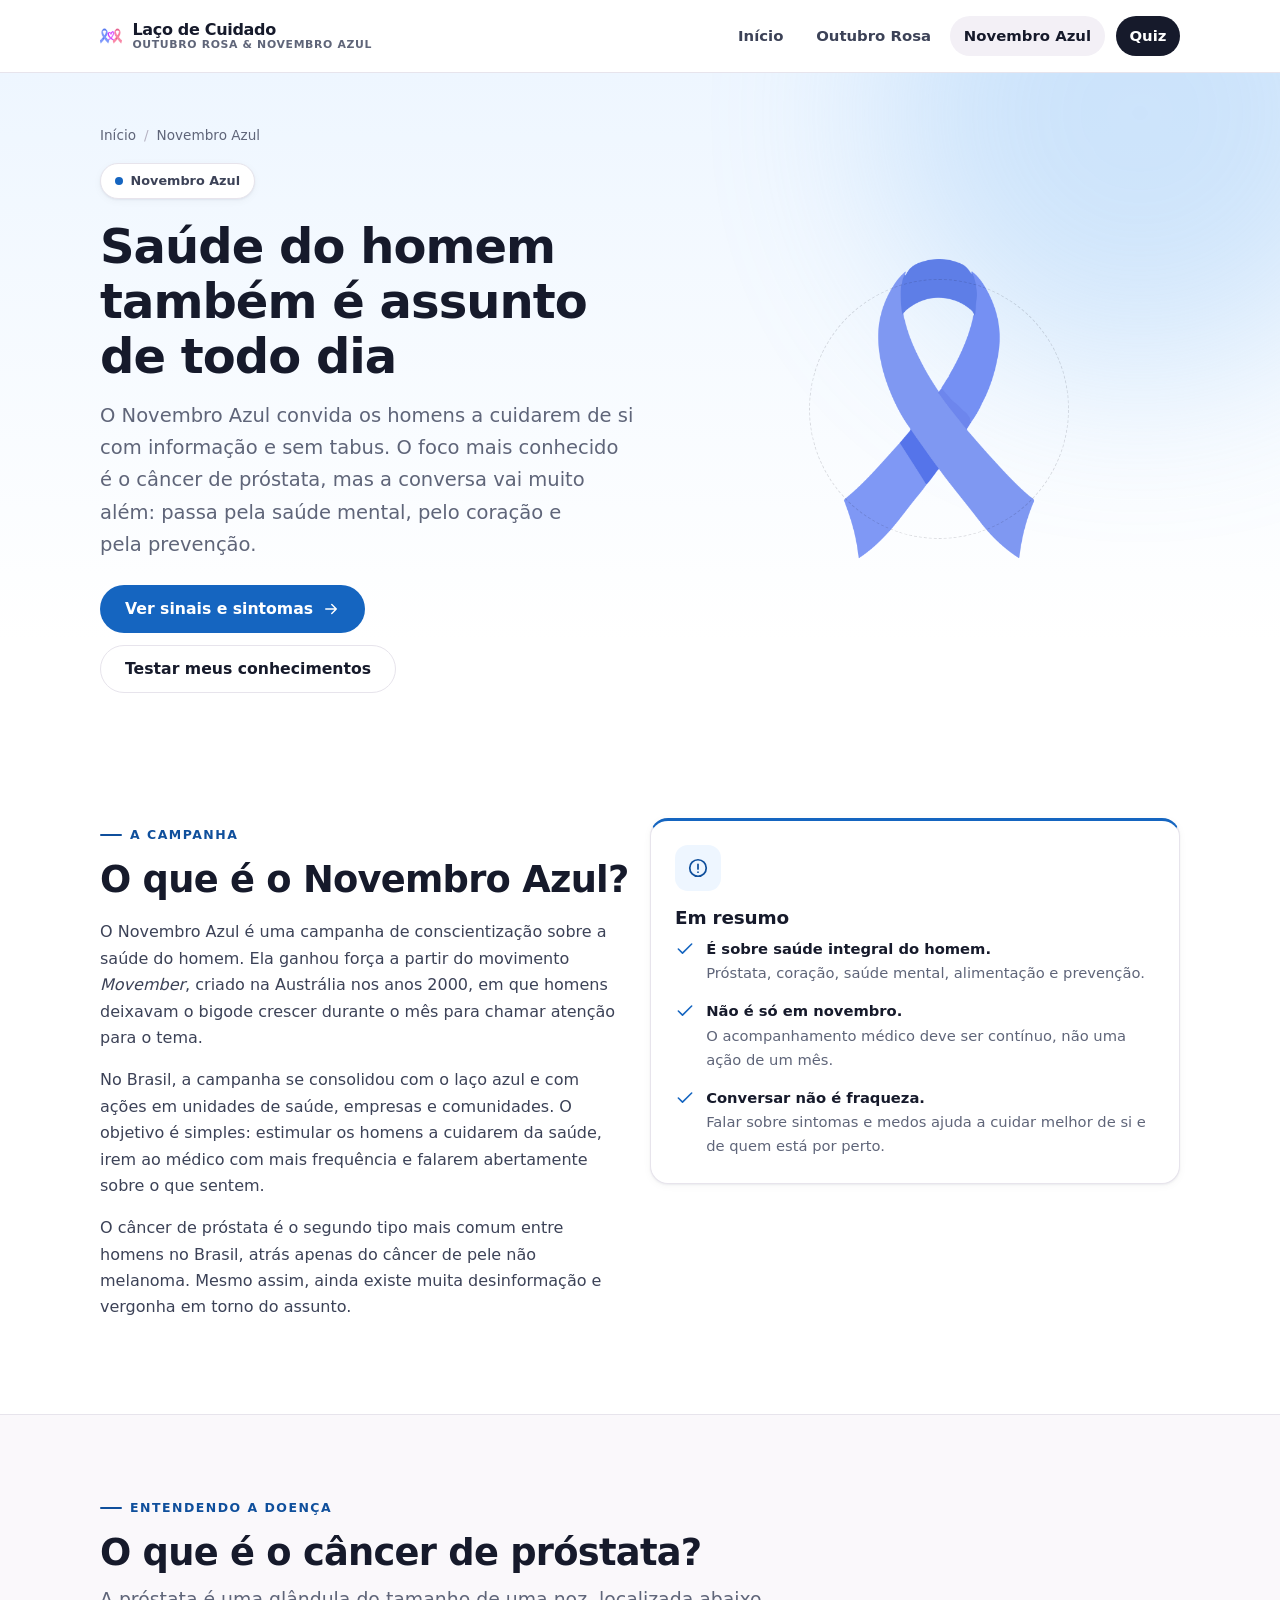
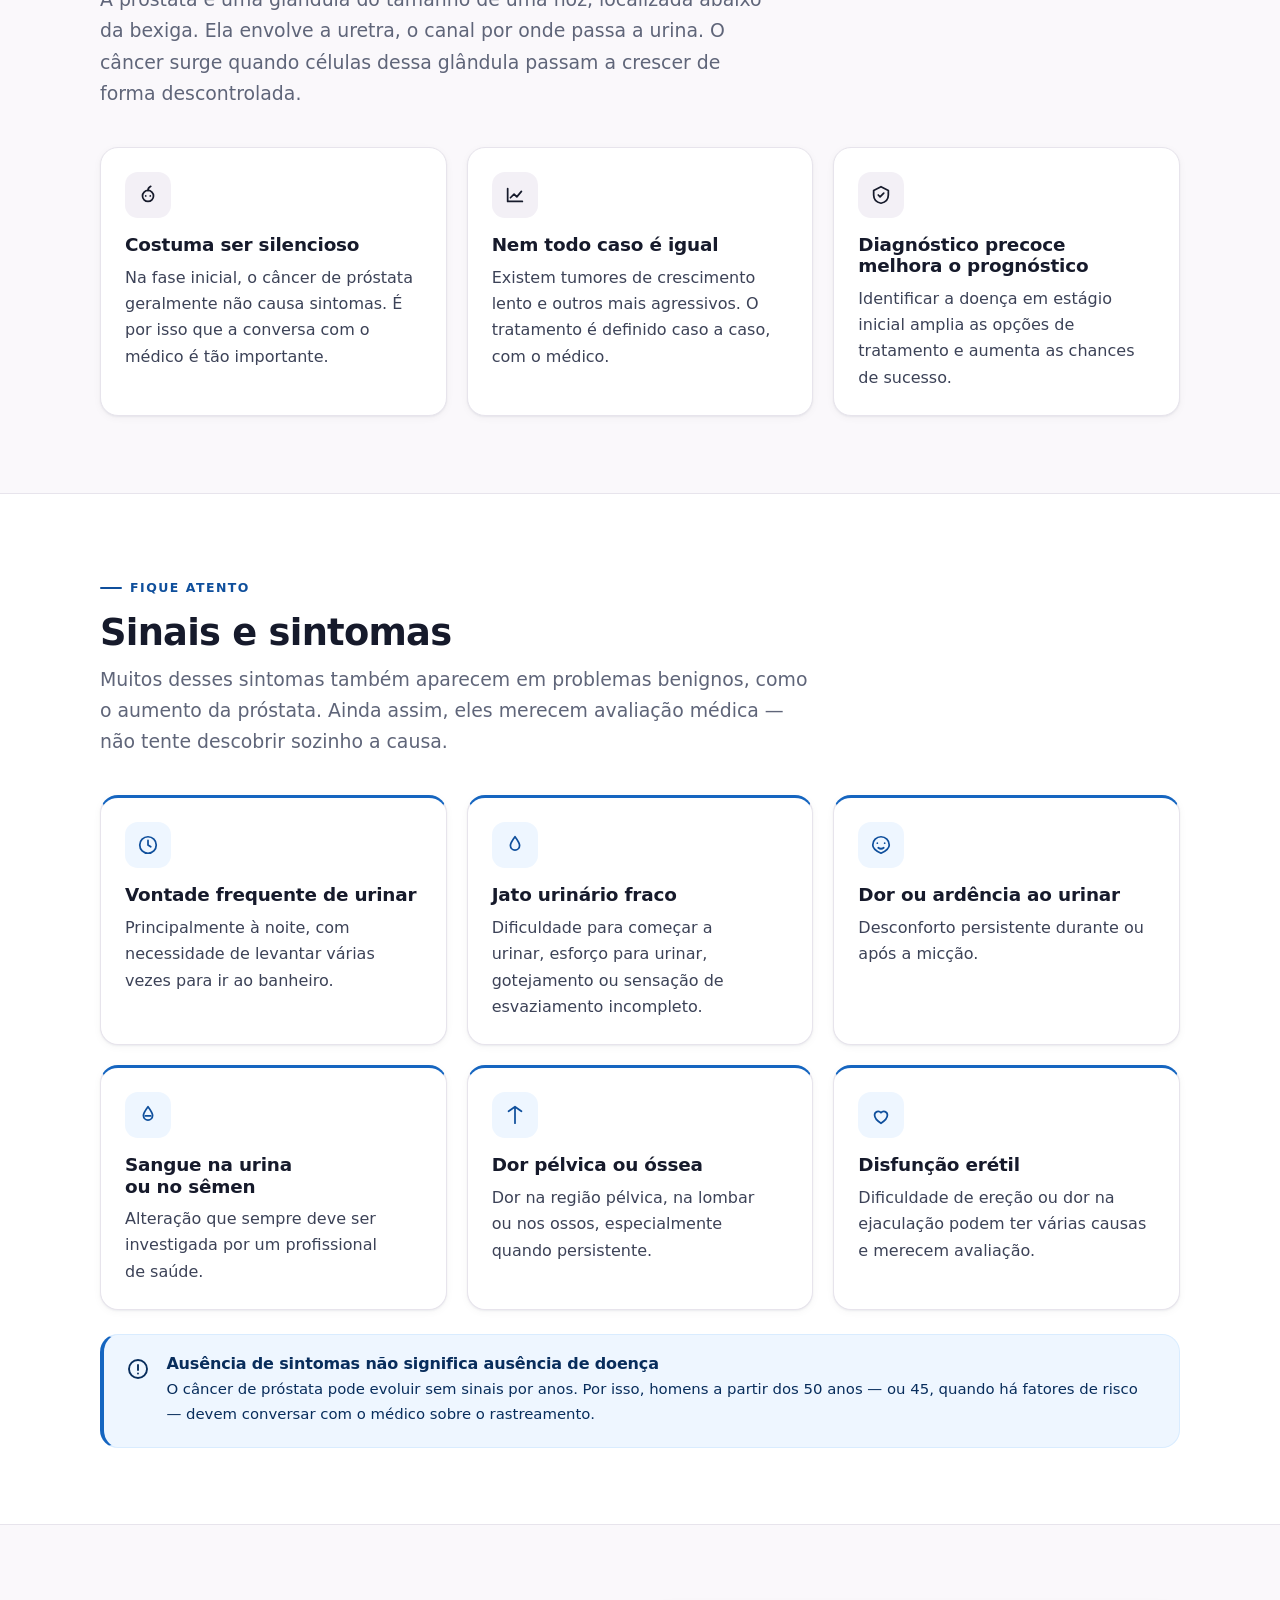
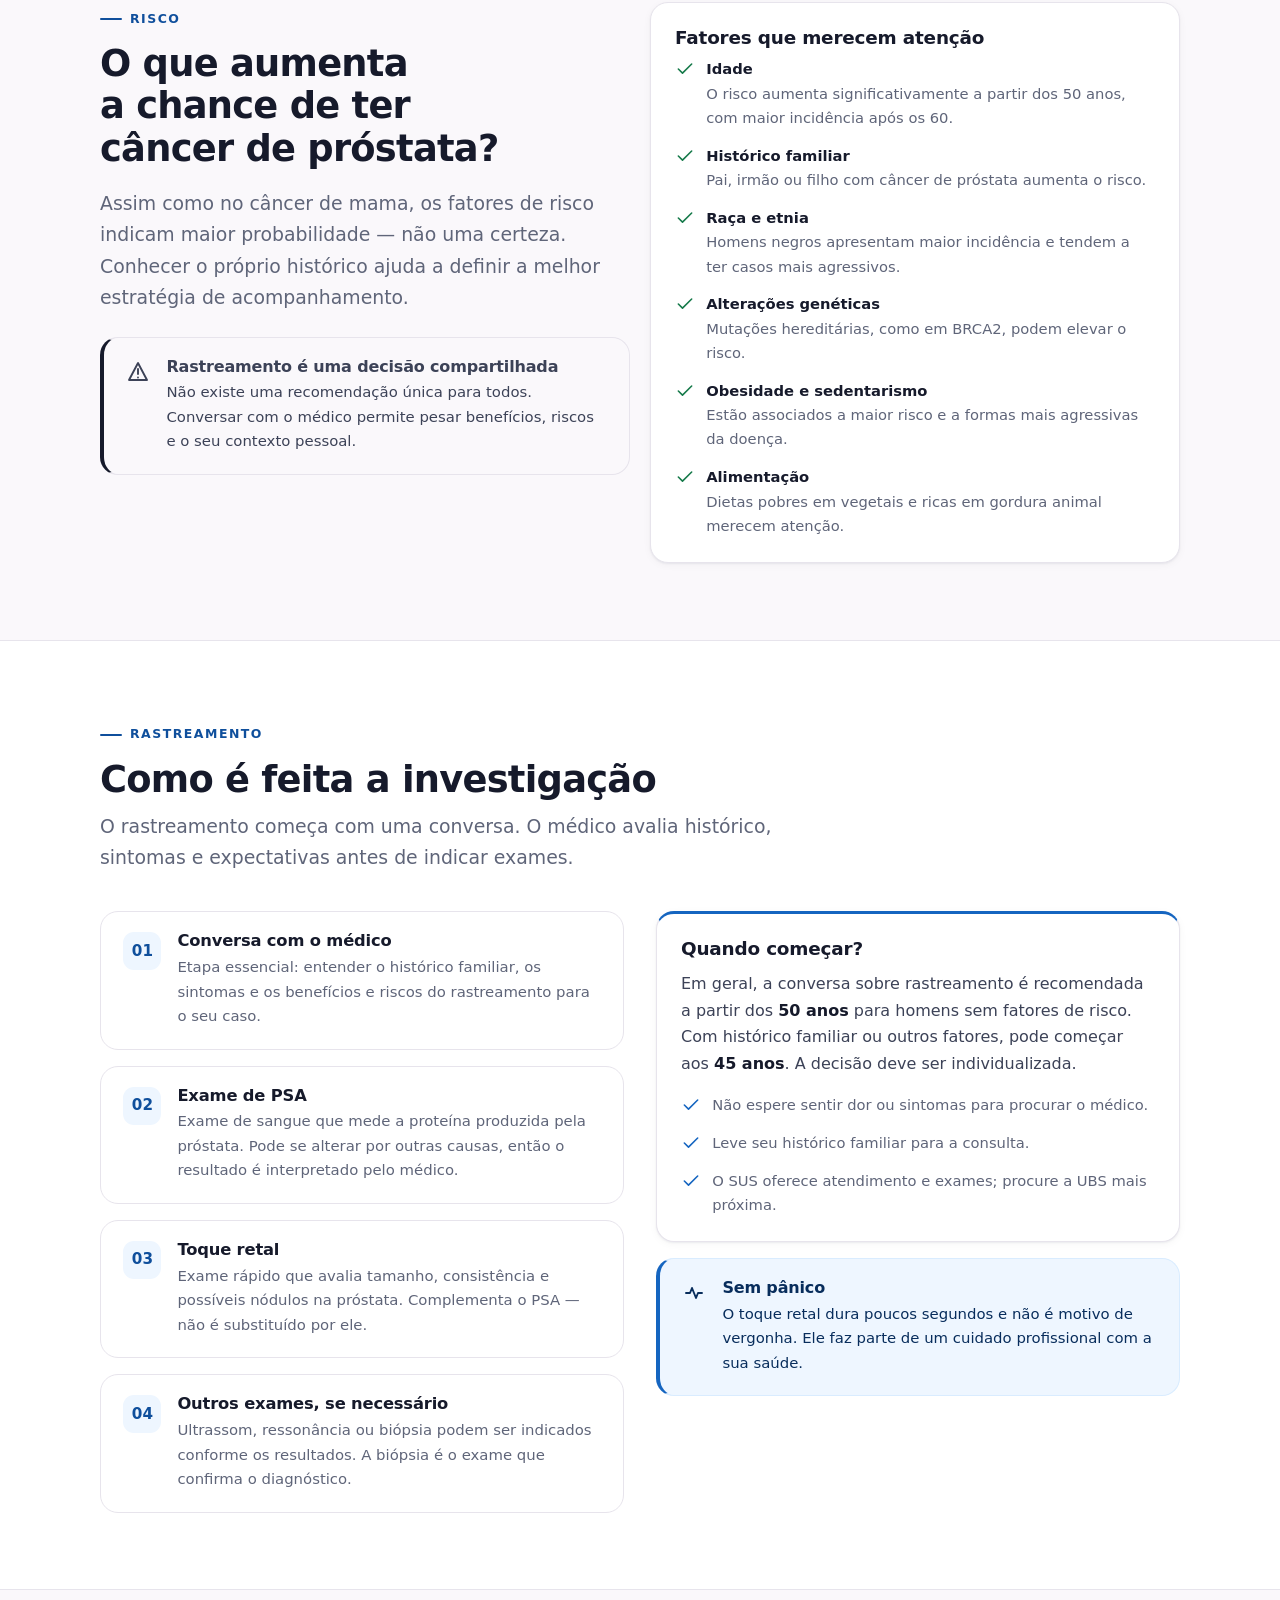
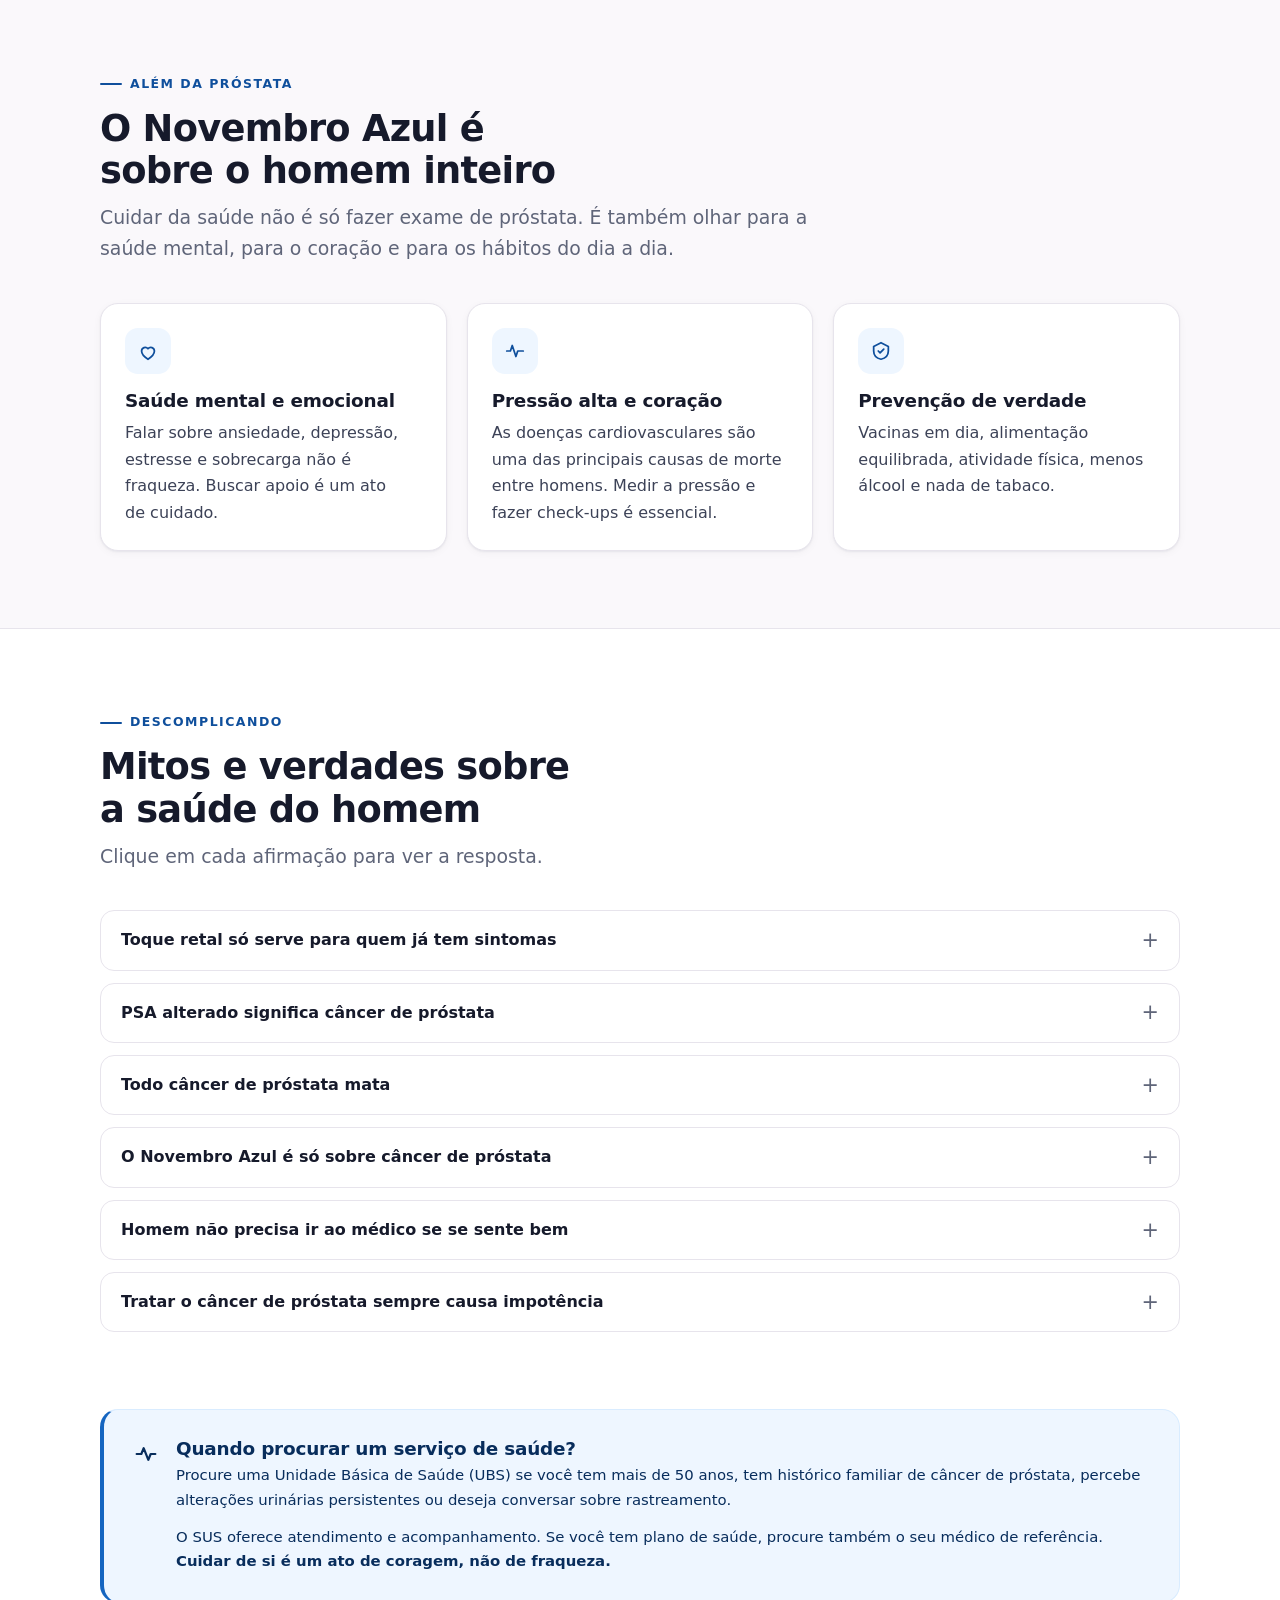
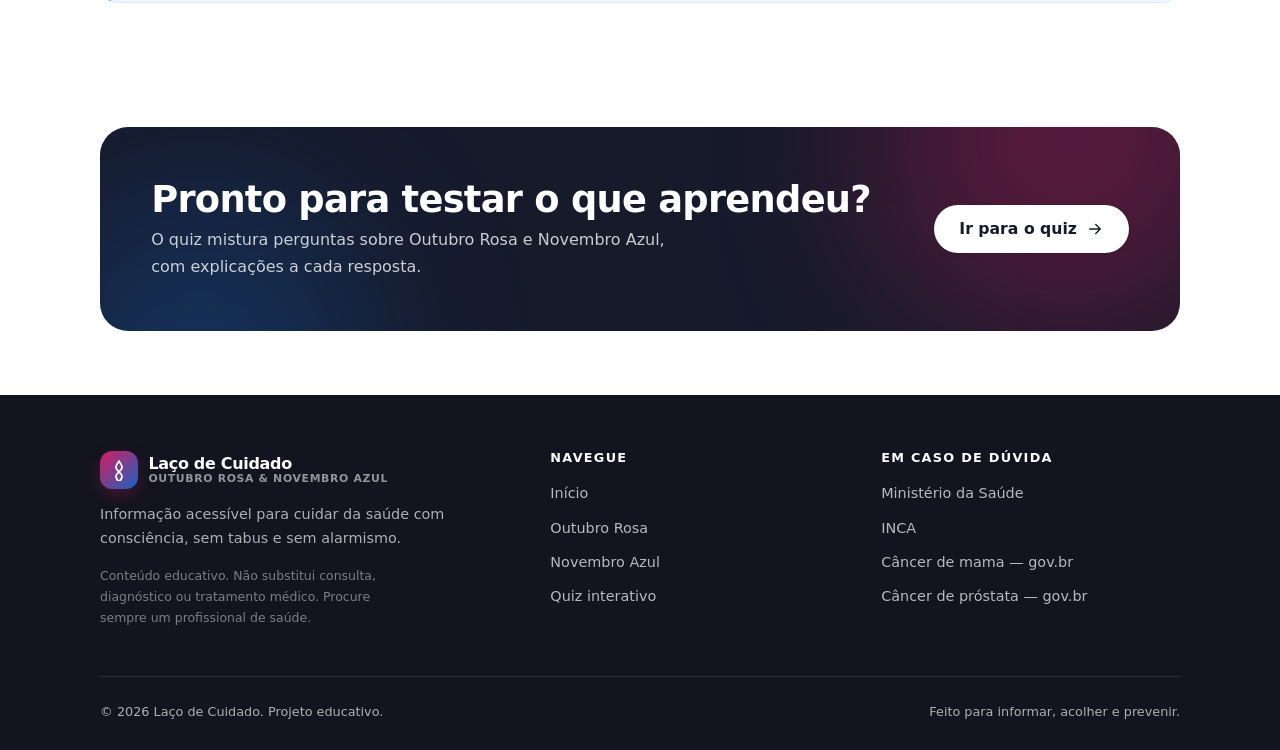
==== commit 37083918: "atualizaçõess" ====
--- a/novembro-azul.html
+++ b/novembro-azul.html
@@ -15,11 +15,8 @@
   <header class="site-header">
     <div class="container header-inner">
       <a class="brand" href="index.html">
-        <span class="brand-mark" aria-hidden="true">
-          <svg viewBox="0 0 24 24" fill="none" stroke="currentColor" stroke-width="1.9" stroke-linecap="round" stroke-linejoin="round">
-            <path d="M12 2.5c-2.2 2.7-3.3 4.7-3.3 6.6 0 3.8 6.6 6.2 6.6 9.8 0 1.9-1.1 3.9-3.3 6.1"></path>
-            <path d="M12 2.5c2.2 2.7 3.3 4.7 3.3 6.6 0 3.8-6.6 6.2-6.6 9.8 0 1.9 1.1 3.9 3.3 6.1"></path>
-          </svg>
+        <span class="logo" aria-hidden="true">
+         <img src="logoamais.png" alt="" width="22" height="22">
         </span>
         <span class="brand-text">
           Laço de Cuidado
@@ -72,10 +69,9 @@
         </div>
 
         <div class="ribbon-art ribbon-art--azul" aria-hidden="true">
-          <svg viewBox="0 0 24 24" fill="none" stroke="currentColor" stroke-width="1.5" stroke-linecap="round" stroke-linejoin="round">
-            <path d="M12 2.5c-2.2 2.7-3.3 4.7-3.3 6.6 0 3.8 6.6 6.2 6.6 9.8 0 1.9-1.1 3.9-3.3 6.1"></path>
-            <path d="M12 2.5c2.2 2.7 3.3 4.7 3.3 6.6 0 3.8-6.6 6.2-6.6 9.8 0 1.9 1.1 3.9 3.3 6.1"></path>
-          </svg>
+          <span class="logo" aria-hidden="true">
+         <img src="azul.png" alt="" width="300" height="300">
+              </span>
         </div>
       </div>
     </section>
--- a/css/styles.css
+++ b/css/styles.css
@@ -0,0 +1,2025 @@
+/* ==========================================================================
+   Laço de Cuidado — Folha de estilos principal
+   Site educativo: Outubro Rosa & Novembro Azul
+   Organização:
+     1. Tokens de design
+     2. Reset e base
+     3. Utilitários
+     4. Header / navegação
+     5. Botões e links
+     6. Hero
+     7. Seções e grids
+     8. Cards e componentes de conteúdo
+     9. Quiz
+    10. Footer
+    11. Responsivo
+    12. Movimento reduzido e impressão
+   ========================================================================== */
+
+/* 1. Tokens de design ------------------------------------------------------ */
+:root {
+  /* Cores base */
+  --ink: #161a2b;
+  --ink-soft: #3c4257;
+  --muted: #5f6579;
+  --line: #e7e4ec;
+  --bg: #ffffff;
+  --surface: #faf8fb;
+  --surface-2: #f3f0f6;
+
+  /* Outubro Rosa */
+  --rosa-50: #fff1f6;
+  --rosa-100: #ffe0ec;
+  --rosa-300: #f78bb4;
+  --rosa-500: #d81b60;
+  --rosa-600: #b01550;
+  --rosa-700: #8a0f3f;
+  --rosa-ink: #6d0c32;
+
+  /* Novembro Azul */
+  --azul-50: #eef6ff;
+  --azul-100: #d9ecff;
+  --azul-300: #7db8f2;
+  --azul-500: #1565c0;
+  --azul-600: #0f4f9c;
+  --azul-700: #0b3d7a;
+  --azul-ink: #082d5c;
+
+  --sucesso: #167a4a;
+  --sucesso-bg: #e8f7ef;
+  --erro: #b3261e;
+  --erro-bg: #fdecea;
+
+  /* Tipografia */
+  --font: "Segoe UI", system-ui, -apple-system, "Helvetica Neue", Arial, sans-serif;
+  --font-display: "Segoe UI Semibold", "Segoe UI", system-ui, sans-serif;
+
+  /* Formas e sombras */
+  --radius-sm: 10px;
+  --radius: 18px;
+  --radius-lg: 28px;
+  --shadow-sm: 0 1px 2px rgba(22, 26, 43, 0.06), 0 2px 8px rgba(22, 26, 43, 0.04);
+  --shadow: 0 10px 30px rgba(22, 26, 43, 0.08);
+  --shadow-lg: 0 24px 60px rgba(22, 26, 43, 0.14);
+
+  --container: 1120px;
+  --header-h: 72px;
+}
+
+/* 2. Reset e base ---------------------------------------------------------- */
+*,
+*::before,
+*::after {
+  box-sizing: border-box;
+}
+
+html {
+  scroll-behavior: smooth;
+  scroll-padding-top: calc(var(--header-h) + 16px);
+  -webkit-text-size-adjust: 100%;
+}
+
+body {
+  margin: 0;
+  font-family: var(--font);
+  font-size: 1rem;
+  line-height: 1.65;
+  color: var(--ink-soft);
+  background: var(--bg);
+  -webkit-font-smoothing: antialiased;
+}
+
+h1,
+h2,
+h3,
+h4 {
+  font-family: var(--font-display);
+  color: var(--ink);
+  line-height: 1.15;
+  letter-spacing: -0.02em;
+  margin: 0 0 0.5em;
+  text-wrap: balance;
+}
+
+h1 {
+  font-size: clamp(2.1rem, 5vw, 3.5rem);
+}
+h2 {
+  font-size: clamp(1.6rem, 3.2vw, 2.3rem);
+}
+h3 {
+  font-size: 1.15rem;
+  letter-spacing: -0.01em;
+}
+
+p {
+  margin: 0 0 1rem;
+  text-wrap: pretty;
+}
+
+a {
+  color: var(--azul-600);
+  text-decoration-thickness: 1px;
+  text-underline-offset: 3px;
+}
+
+a:hover {
+  color: var(--azul-700);
+}
+
+img,
+svg {
+  max-width: 100%;
+  display: block;
+}
+
+ul,
+ol {
+  margin: 0 0 1rem;
+  padding-left: 1.25rem;
+}
+
+li + li {
+  margin-top: 0.35rem;
+}
+
+strong {
+  color: var(--ink);
+}
+
+:focus-visible {
+  outline: 3px solid var(--azul-500);
+  outline-offset: 3px;
+  border-radius: 4px;
+}
+
+/* 3. Utilitários ----------------------------------------------------------- */
+.container {
+  width: 100%;
+  max-width: var(--container);
+  margin-inline: auto;
+  padding-inline: 1.25rem;
+}
+
+.sr-only {
+  position: absolute;
+  width: 1px;
+  height: 1px;
+  padding: 0;
+  margin: -1px;
+  overflow: hidden;
+  clip: rect(0 0 0 0);
+  white-space: nowrap;
+  border: 0;
+}
+
+.skip-link {
+  position: absolute;
+  top: -100px;
+  left: 1rem;
+  z-index: 100;
+  background: var(--ink);
+  color: #fff;
+  padding: 0.75rem 1.25rem;
+  border-radius: 0 0 10px 10px;
+  text-decoration: none;
+  transition: top 0.2s ease;
+}
+
+.skip-link:focus {
+  top: 0;
+  color: #fff;
+}
+
+.eyebrow {
+  display: inline-flex;
+  align-items: center;
+  gap: 0.5rem;
+  font-size: 0.78rem;
+  font-weight: 700;
+  letter-spacing: 0.12em;
+  text-transform: uppercase;
+  color: var(--rosa-600);
+  margin-bottom: 0.85rem;
+}
+
+.eyebrow::before {
+  content: "";
+  width: 22px;
+  height: 2px;
+  background: currentColor;
+  border-radius: 2px;
+}
+
+.eyebrow--azul {
+  color: var(--azul-600);
+}
+
+.lead {
+  font-size: clamp(1.02rem, 1.6vw, 1.18rem);
+  color: var(--muted);
+  max-width: 62ch;
+}
+
+.ico {
+  width: 1.15em;
+  height: 1.15em;
+  flex: none;
+  stroke: currentColor;
+  fill: none;
+  stroke-width: 1.9;
+  stroke-linecap: round;
+  stroke-linejoin: round;
+}
+
+/* 4. Header / navegação ---------------------------------------------------- */
+.site-header {
+  position: sticky;
+  top: 0;
+  z-index: 50;
+  background: rgba(255, 255, 255, 0.85);
+  backdrop-filter: blur(14px);
+  border-bottom: 1px solid var(--line);
+}
+
+.header-inner {
+  min-height: var(--header-h);
+  display: flex;
+  align-items: center;
+  justify-content: space-between;
+  gap: 1rem;
+}
+
+.brand {
+  display: inline-flex;
+  align-items: center;
+  gap: 0.65rem;
+  text-decoration: none;
+  color: var(--ink);
+  font-weight: 700;
+  letter-spacing: -0.02em;
+  line-height: 1.1;
+}
+
+.brand:hover {
+  color: var(--ink);
+}
+
+.brand-mark {
+  width: 38px;
+  height: 38px;
+  border-radius: 12px;
+  display: grid;
+  place-items: center;
+  background: linear-gradient(135deg, var(--rosa-500), var(--azul-500));
+  color: #fff;
+  box-shadow: 0 6px 16px rgba(216, 27, 96, 0.25);
+}
+
+.brand-mark svg {
+  width: 22px;
+  height: 22px;
+}
+
+.brand-text {
+  display: flex;
+  flex-direction: column;
+  font-size: 1rem;
+}
+
+.brand-text span {
+  font-size: 0.68rem;
+  font-weight: 600;
+  letter-spacing: 0.06em;
+  text-transform: uppercase;
+  color: var(--muted);
+}
+
+.site-nav ul {
+  list-style: none;
+  margin: 0;
+  padding: 0;
+  display: flex;
+  align-items: center;
+  gap: 0.35rem;
+}
+
+.site-nav li + li {
+  margin-top: 0;
+}
+
+.site-nav a {
+  display: inline-block;
+  padding: 0.5rem 0.85rem;
+  border-radius: 99px;
+  font-size: 0.93rem;
+  font-weight: 600;
+  color: var(--ink-soft);
+  text-decoration: none;
+  transition: background 0.18s ease, color 0.18s ease;
+}
+
+.site-nav a:hover {
+  background: var(--surface-2);
+  color: var(--ink);
+}
+
+.site-nav a[aria-current="page"] {
+  color: var(--ink);
+  background: var(--surface-2);
+}
+
+.site-nav .nav-cta {
+  background: var(--ink);
+  color: #fff;
+  margin-left: 0.35rem;
+}
+
+.site-nav .nav-cta:hover,
+.site-nav .nav-cta[aria-current="page"] {
+  background: #000;
+  color: #fff;
+}
+
+.nav-toggle {
+  display: none;
+  width: 44px;
+  height: 44px;
+  border: 1px solid var(--line);
+  border-radius: 12px;
+  background: #fff;
+  cursor: pointer;
+  padding: 0;
+  place-items: center;
+}
+
+.nav-toggle-bars,
+.nav-toggle-bars::before,
+.nav-toggle-bars::after {
+  display: block;
+  width: 20px;
+  height: 2px;
+  border-radius: 2px;
+  background: var(--ink);
+  transition: transform 0.2s ease, opacity 0.2s ease;
+}
+
+.nav-toggle-bars::before,
+.nav-toggle-bars::after {
+  content: "";
+  position: relative;
+}
+
+.nav-toggle-bars::before {
+  top: -6px;
+}
+
+.nav-toggle-bars::after {
+  top: 4px;
+}
+
+.nav-toggle[aria-expanded="true"] .nav-toggle-bars {
+  background: transparent;
+}
+
+.nav-toggle[aria-expanded="true"] .nav-toggle-bars::before {
+  top: 0;
+  transform: rotate(45deg);
+}
+
+.nav-toggle[aria-expanded="true"] .nav-toggle-bars::after {
+  top: -2px;
+  transform: rotate(-45deg);
+}
+
+/* 5. Botões e links -------------------------------------------------------- */
+.btn {
+  display: inline-flex;
+  align-items: center;
+  justify-content: center;
+  gap: 0.55rem;
+  padding: 0.85rem 1.5rem;
+  border: 1px solid transparent;
+  border-radius: 99px;
+  font-family: inherit;
+  font-size: 0.98rem;
+  font-weight: 700;
+  line-height: 1.2;
+  text-decoration: none;
+  cursor: pointer;
+  transition: transform 0.16s ease, box-shadow 0.16s ease, background 0.16s ease,
+    color 0.16s ease, border-color 0.16s ease;
+}
+
+.btn:active {
+  transform: translateY(1px);
+}
+
+.btn--primary {
+  background: var(--ink);
+  color: #fff;
+  box-shadow: var(--shadow-sm);
+}
+
+.btn--primary:hover {
+  background: #000;
+  color: #fff;
+  box-shadow: var(--shadow);
+}
+
+.btn--rosa {
+  background: var(--rosa-500);
+  color: #fff;
+}
+
+.btn--rosa:hover {
+  background: var(--rosa-600);
+  color: #fff;
+}
+
+.btn--azul {
+  background: var(--azul-500);
+  color: #fff;
+}
+
+.btn--azul:hover {
+  background: var(--azul-600);
+  color: #fff;
+}
+
+.btn--ghost {
+  background: transparent;
+  border-color: var(--line);
+  color: var(--ink);
+}
+
+.btn--ghost:hover {
+  background: #fff;
+  border-color: #cfcad8;
+  color: var(--ink);
+}
+
+.btn--block {
+  width: 100%;
+}
+
+.btn[disabled] {
+  opacity: 0.55;
+  cursor: not-allowed;
+}
+
+.btn-row {
+  display: flex;
+  flex-wrap: wrap;
+  gap: 0.75rem;
+  margin-top: 1.5rem;
+}
+
+.link-arrow {
+  display: inline-flex;
+  align-items: center;
+  gap: 0.4rem;
+  font-weight: 700;
+  text-decoration: none;
+}
+
+.link-arrow .ico {
+  transition: transform 0.18s ease;
+}
+
+.link-arrow:hover .ico {
+  transform: translateX(4px);
+}
+
+/* 6. Hero ----------------------------------------------------------------- */
+.hero {
+  position: relative;
+  overflow: hidden;
+  padding: clamp(3rem, 7vw, 5.5rem) 0;
+  background: var(--bg);
+}
+
+.hero::before,
+.hero::after {
+  content: "";
+  position: absolute;
+  width: 520px;
+  height: 520px;
+  border-radius: 50%;
+  filter: blur(90px);
+  opacity: 0.5;
+  pointer-events: none;
+}
+
+.hero::before {
+  background: var(--rosa-100);
+  top: -220px;
+  right: -120px;
+}
+
+.hero::after {
+  background: var(--azul-100);
+  bottom: -260px;
+  left: -140px;
+  opacity: 0.55;
+}
+
+.hero-inner {
+  position: relative;
+  z-index: 1;
+  display: grid;
+  grid-template-columns: 1.05fr 0.95fr;
+  gap: clamp(2rem, 5vw, 4rem);
+  align-items: center;
+}
+
+.hero h1 {
+  margin-bottom: 1rem;
+}
+
+.hero .lead {
+  font-size: clamp(1.05rem, 1.7vw, 1.22rem);
+}
+
+.hero--rosa::before,
+.hero--azul::before {
+  opacity: 0.75;
+}
+
+.hero--rosa {
+  background: linear-gradient(180deg, var(--rosa-50), #fff 85%);
+}
+
+.hero--azul {
+  background: linear-gradient(180deg, var(--azul-50), #fff 85%);
+}
+
+.hero--rosa::before {
+  background: var(--rosa-300);
+  opacity: 0.35;
+}
+
+.hero--azul::before {
+  background: var(--azul-300);
+  opacity: 0.3;
+}
+
+.hero--rosa::after,
+.hero--azul::after {
+  display: none;
+}
+
+.hero--page {
+  padding: clamp(2.25rem, 4vw, 3.5rem) 0 clamp(2rem, 4vw, 3rem);
+}
+
+.hero--page h1 {
+  font-size: clamp(1.9rem, 4.4vw, 3rem);
+}
+
+.tag {
+  display: inline-flex;
+  align-items: center;
+  gap: 0.5rem;
+  padding: 0.4rem 0.85rem;
+  border-radius: 99px;
+  background: #fff;
+  border: 1px solid var(--line);
+  font-size: 0.8rem;
+  font-weight: 700;
+  color: var(--ink-soft);
+  margin-bottom: 1.25rem;
+  box-shadow: var(--shadow-sm);
+}
+
+.tag .dot {
+  width: 8px;
+  height: 8px;
+  border-radius: 50%;
+  background: linear-gradient(135deg, var(--rosa-500), var(--azul-500));
+}
+
+/* Cartão visual do hero */
+.hero-panel {
+  position: relative;
+  background: #fff;
+  border: 1px solid var(--line);
+  border-radius: var(--radius-lg);
+  padding: 1.75rem;
+  box-shadow: var(--shadow-lg);
+}
+
+.hero-panel::before {
+  content: "";
+  position: absolute;
+  inset: -1px;
+  border-radius: inherit;
+  padding: 1px;
+  background: linear-gradient(140deg, var(--rosa-300), transparent 40%, transparent 60%, var(--azul-300));
+  -webkit-mask: linear-gradient(#000 0 0) content-box, linear-gradient(#000 0 0);
+  -webkit-mask-composite: xor;
+  mask-composite: exclude;
+  pointer-events: none;
+}
+
+.hero-panel-head {
+  display: flex;
+  align-items: center;
+  justify-content: space-between;
+  gap: 1rem;
+  padding-bottom: 1.25rem;
+  border-bottom: 1px solid var(--line);
+  margin-bottom: 1.25rem;
+}
+
+.hero-panel-head p {
+  margin: 0;
+  font-size: 0.85rem;
+  color: var(--muted);
+  font-weight: 600;
+}
+
+.hero-panel-head strong {
+  display: block;
+  font-size: 1.05rem;
+}
+
+.mini-themes {
+  display: grid;
+  gap: 0.75rem;
+}
+
+.mini-theme {
+  display: flex;
+  align-items: center;
+  gap: 0.9rem;
+  padding: 0.9rem 1rem;
+  border-radius: 14px;
+  border: 1px solid var(--line);
+  text-decoration: none;
+  color: var(--ink);
+  transition: transform 0.18s ease, box-shadow 0.18s ease, border-color 0.18s ease;
+}
+
+.mini-theme:hover {
+  transform: translateY(-2px);
+  box-shadow: var(--shadow);
+  color: var(--ink);
+}
+
+.mini-theme--rosa:hover {
+  border-color: var(--rosa-300);
+}
+
+.mini-theme--azul:hover {
+  border-color: var(--azul-300);
+}
+
+.mini-theme-icon {
+  width: 42px;
+  height: 42px;
+  border-radius: 12px;
+  display: grid;
+  place-items: center;
+  flex: none;
+}
+
+.mini-theme--rosa .mini-theme-icon {
+  background: var(--rosa-50);
+  color: var(--rosa-600);
+}
+
+.mini-theme--azul .mini-theme-icon {
+  background: var(--azul-50);
+  color: var(--azul-600);
+}
+
+.mini-theme-text strong {
+  display: block;
+  font-size: 0.95rem;
+}
+
+.mini-theme-text span {
+  font-size: 0.82rem;
+  color: var(--muted);
+}
+
+.hero-panel-foot {
+  margin-top: 1.25rem;
+  padding-top: 1.1rem;
+  border-top: 1px solid var(--line);
+  display: flex;
+  align-items: center;
+  justify-content: space-between;
+  gap: 0.75rem;
+  font-size: 0.82rem;
+  color: var(--muted);
+}
+
+/* Ribbon decorativo nas páginas de campanha */
+.ribbon-art {
+  position: relative;
+  display: grid;
+  place-items: center;
+  min-height: 240px;
+}
+
+.ribbon-art svg {
+  width: min(230px, 60%);
+  filter: drop-shadow(0 18px 30px rgba(22, 26, 43, 0.18));
+  animation: float 7s ease-in-out infinite;
+}
+
+.ribbon-art--rosa svg {
+  color: var(--rosa-500);
+}
+
+.ribbon-art--azul svg {
+  color: var(--azul-500);
+}
+
+.ribbon-art::before {
+  content: "";
+  position: absolute;
+  width: 260px;
+  height: 260px;
+  border-radius: 50%;
+  border: 1px dashed rgba(22, 26, 43, 0.15);
+}
+
+@keyframes float {
+  0%,
+  100% {
+    transform: translateY(0);
+  }
+  50% {
+    transform: translateY(-10px);
+  }
+}
+
+/* 7. Seções e grids ------------------------------------------------------- */
+.section {
+  padding: clamp(3rem, 6vw, 5rem) 0;
+}
+
+.section--tint {
+  background: var(--surface);
+  border-block: 1px solid var(--line);
+}
+
+.section--tight {
+  padding-top: clamp(2rem, 4vw, 3rem);
+}
+
+.section-head {
+  max-width: 720px;
+  margin-bottom: clamp(1.75rem, 3vw, 2.75rem);
+}
+
+.section-head--center {
+  margin-inline: auto;
+  text-align: center;
+}
+
+.section-head--center .lead {
+  margin-inline: auto;
+}
+
+.section-head h2 {
+  margin-bottom: 0.6rem;
+}
+
+.section-head p:last-child {
+  margin-bottom: 0;
+}
+
+.grid {
+  display: grid;
+  gap: 1.25rem;
+}
+
+.grid--2 {
+  grid-template-columns: repeat(2, minmax(0, 1fr));
+}
+
+.grid--3 {
+  grid-template-columns: repeat(3, minmax(0, 1fr));
+}
+
+.grid--4 {
+  grid-template-columns: repeat(4, minmax(0, 1fr));
+}
+
+/* 8. Cards e conteúdo ----------------------------------------------------- */
+.card {
+  background: #fff;
+  border: 1px solid var(--line);
+  border-radius: var(--radius);
+  padding: 1.5rem;
+  box-shadow: var(--shadow-sm);
+}
+
+.card p:last-child {
+  margin-bottom: 0;
+}
+
+.card-icon {
+  width: 46px;
+  height: 46px;
+  border-radius: 13px;
+  display: grid;
+  place-items: center;
+  margin-bottom: 1rem;
+  background: var(--surface-2);
+  color: var(--ink);
+}
+
+.card-icon .ico {
+  width: 22px;
+  height: 22px;
+}
+
+.card--rosa {
+  border-top: 3px solid var(--rosa-500);
+}
+
+.card--rosa .card-icon {
+  background: var(--rosa-50);
+  color: var(--rosa-600);
+}
+
+.card--azul {
+  border-top: 3px solid var(--azul-500);
+}
+
+.card--azul .card-icon {
+  background: var(--azul-50);
+  color: var(--azul-600);
+}
+
+/* Cards grandes de campanha */
+.theme-card {
+  position: relative;
+  overflow: hidden;
+  border-radius: var(--radius-lg);
+  padding: clamp(1.75rem, 3vw, 2.5rem);
+  border: 1px solid var(--line);
+  text-decoration: none;
+  color: var(--ink);
+  display: flex;
+  flex-direction: column;
+  min-height: 320px;
+  transition: transform 0.2s ease, box-shadow 0.2s ease;
+}
+
+.theme-card:hover {
+  transform: translateY(-4px);
+  box-shadow: var(--shadow-lg);
+  color: var(--ink);
+}
+
+.theme-card--rosa {
+  background: linear-gradient(160deg, var(--rosa-50) 0%, #fff 70%);
+}
+
+.theme-card--azul {
+  background: linear-gradient(160deg, var(--azul-50) 0%, #fff 70%);
+}
+
+.theme-card::after {
+  content: "";
+  position: absolute;
+  width: 220px;
+  height: 220px;
+  border-radius: 50%;
+  right: -70px;
+  bottom: -90px;
+  opacity: 0.35;
+  filter: blur(30px);
+}
+
+.theme-card--rosa::after {
+  background: var(--rosa-300);
+}
+
+.theme-card--azul::after {
+  background: var(--azul-300);
+}
+
+.theme-card-top {
+  display: flex;
+  align-items: center;
+  gap: 0.75rem;
+  margin-bottom: 1.25rem;
+}
+
+.theme-badge {
+  display: inline-flex;
+  align-items: center;
+  gap: 0.45rem;
+  font-size: 0.72rem;
+  font-weight: 800;
+  letter-spacing: 0.1em;
+  text-transform: uppercase;
+  padding: 0.35rem 0.7rem;
+  border-radius: 99px;
+  background: #fff;
+  border: 1px solid var(--line);
+}
+
+.theme-card--rosa .theme-badge {
+  color: var(--rosa-600);
+}
+
+.theme-card--azul .theme-badge {
+  color: var(--azul-600);
+}
+
+.theme-card h3 {
+  font-size: clamp(1.4rem, 2.4vw, 1.9rem);
+  margin-bottom: 0.5rem;
+}
+
+.theme-card p {
+  color: var(--muted);
+  max-width: 40ch;
+}
+
+.theme-card .link-arrow {
+  margin-top: auto;
+  padding-top: 1.25rem;
+  color: var(--ink);
+}
+
+.theme-card--rosa .link-arrow {
+  color: var(--rosa-600);
+}
+
+.theme-card--azul .link-arrow {
+  color: var(--azul-600);
+}
+
+/* Lista com marcas de verificação */
+.check-list {
+  list-style: none;
+  padding: 0;
+  margin: 0;
+  display: grid;
+  gap: 0.85rem;
+}
+
+.check-list li {
+  display: flex;
+  gap: 0.7rem;
+  align-items: flex-start;
+  margin: 0;
+  font-size: 0.97rem;
+}
+
+.check-list .ico {
+  width: 20px;
+  height: 20px;
+  margin-top: 2px;
+  color: var(--sucesso);
+  flex: none;
+}
+
+.check-list--rosa .ico {
+  color: var(--rosa-500);
+}
+
+.check-list--azul .ico {
+  color: var(--azul-500);
+}
+
+.check-list li strong {
+  display: block;
+}
+
+.check-list li span {
+  display: block;
+  color: var(--muted);
+  font-size: 0.92rem;
+}
+
+/* Estatísticas */
+.stats {
+  display: grid;
+  grid-template-columns: repeat(4, minmax(0, 1fr));
+  gap: 1rem;
+}
+
+.stat {
+  background: #fff;
+  border: 1px solid var(--line);
+  border-radius: var(--radius);
+  padding: 1.4rem;
+}
+
+.stat-value {
+  font-family: var(--font-display);
+  font-size: clamp(1.7rem, 3vw, 2.3rem);
+  font-weight: 700;
+  letter-spacing: -0.03em;
+  color: var(--ink);
+  line-height: 1.1;
+  margin-bottom: 0.35rem;
+}
+
+.stat-value small {
+  font-size: 0.55em;
+  font-weight: 600;
+}
+
+.stat-label {
+  font-size: 0.88rem;
+  color: var(--muted);
+  line-height: 1.45;
+}
+
+.stat-source {
+  display: block;
+  margin-top: 0.6rem;
+  font-size: 0.72rem;
+  color: #8b90a3;
+}
+
+/* Passos numerados */
+.steps {
+  list-style: none;
+  padding: 0;
+  margin: 0;
+  display: grid;
+  gap: 1rem;
+  counter-reset: step;
+}
+
+.steps li {
+  display: grid;
+  grid-template-columns: auto 1fr;
+  gap: 1rem;
+  align-items: start;
+  margin: 0;
+  padding: 1.25rem 1.4rem;
+  background: #fff;
+  border: 1px solid var(--line);
+  border-radius: var(--radius);
+  counter-increment: step;
+}
+
+.steps li::before {
+  content: counter(step, decimal-leading-zero);
+  font-family: var(--font-display);
+  font-size: 0.95rem;
+  font-weight: 700;
+  color: var(--rosa-600);
+  background: var(--rosa-50);
+  width: 38px;
+  height: 38px;
+  border-radius: 11px;
+  display: grid;
+  place-items: center;
+}
+
+.steps--azul li::before {
+  color: var(--azul-600);
+  background: var(--azul-50);
+}
+
+.steps h3 {
+  font-size: 1.02rem;
+  margin-bottom: 0.25rem;
+}
+
+.steps p {
+  margin: 0;
+  font-size: 0.93rem;
+  color: var(--muted);
+}
+
+/* Callout / aviso */
+.callout {
+  display: flex;
+  gap: 1rem;
+  padding: 1.25rem 1.4rem;
+  border-radius: var(--radius);
+  background: var(--surface);
+  border: 1px solid var(--line);
+  border-left: 4px solid var(--ink);
+}
+
+.callout .ico {
+  width: 24px;
+  height: 24px;
+  flex: none;
+  margin-top: 2px;
+}
+
+.callout--rosa {
+  background: var(--rosa-50);
+  border-color: var(--rosa-100);
+  border-left-color: var(--rosa-500);
+  color: var(--rosa-ink);
+}
+
+.callout--azul {
+  background: var(--azul-50);
+  border-color: var(--azul-100);
+  border-left-color: var(--azul-500);
+  color: var(--azul-ink);
+}
+
+.callout h3 {
+  font-size: 1rem;
+  margin-bottom: 0.25rem;
+  color: inherit;
+}
+
+.callout p {
+  margin: 0;
+  font-size: 0.93rem;
+  color: inherit;
+}
+
+.callout strong {
+  color: inherit;
+}
+
+/* Accordion (mitos e verdades / FAQ) */
+.accordion {
+  display: grid;
+  gap: 0.75rem;
+}
+
+.accordion details {
+  background: #fff;
+  border: 1px solid var(--line);
+  border-radius: 14px;
+  padding: 0;
+  overflow: hidden;
+  transition: border-color 0.18s ease, box-shadow 0.18s ease;
+}
+
+.accordion details[open] {
+  border-color: #d7d2e0;
+  box-shadow: var(--shadow-sm);
+}
+
+.accordion summary {
+  cursor: pointer;
+  padding: 1rem 1.25rem;
+  font-weight: 700;
+  color: var(--ink);
+  list-style: none;
+  display: flex;
+  align-items: center;
+  justify-content: space-between;
+  gap: 1rem;
+}
+
+.accordion summary::-webkit-details-marker {
+  display: none;
+}
+
+.accordion summary::after {
+  content: "+";
+  font-size: 1.3rem;
+  font-weight: 400;
+  line-height: 1;
+  color: var(--muted);
+  flex: none;
+  transition: transform 0.2s ease;
+}
+
+.accordion details[open] summary::after {
+  transform: rotate(45deg);
+}
+
+.accordion .accordion-body {
+  padding: 0 1.25rem 1.15rem;
+  font-size: 0.95rem;
+  color: var(--muted);
+}
+
+.accordion .accordion-body p:last-child {
+  margin-bottom: 0;
+}
+
+.accordion .verdict {
+  display: inline-block;
+  font-size: 0.7rem;
+  font-weight: 800;
+  letter-spacing: 0.08em;
+  text-transform: uppercase;
+  padding: 0.15rem 0.5rem;
+  border-radius: 6px;
+  margin-bottom: 0.5rem;
+}
+
+.verdict--mito {
+  background: var(--erro-bg);
+  color: var(--erro);
+}
+
+.verdict--verdade {
+  background: var(--sucesso-bg);
+  color: var(--sucesso);
+}
+
+/* Faixa de CTA */
+.cta-band {
+  position: relative;
+  overflow: hidden;
+  border-radius: var(--radius-lg);
+  padding: clamp(2rem, 4vw, 3.25rem);
+  background: var(--ink);
+  color: #fff;
+  display: flex;
+  align-items: center;
+  justify-content: space-between;
+  gap: 2rem;
+}
+
+.cta-band::before {
+  content: "";
+  position: absolute;
+  width: 380px;
+  height: 380px;
+  border-radius: 50%;
+  background: var(--rosa-500);
+  filter: blur(90px);
+  opacity: 0.35;
+  top: -180px;
+  right: -80px;
+}
+
+.cta-band::after {
+  content: "";
+  position: absolute;
+  width: 320px;
+  height: 320px;
+  border-radius: 50%;
+  background: var(--azul-500);
+  filter: blur(90px);
+  opacity: 0.35;
+  bottom: -190px;
+  left: -60px;
+}
+
+.cta-band > * {
+  position: relative;
+  z-index: 1;
+}
+
+.cta-band h2 {
+  color: #fff;
+  margin-bottom: 0.4rem;
+}
+
+.cta-band p {
+  color: rgba(255, 255, 255, 0.78);
+  margin: 0;
+  max-width: 52ch;
+}
+
+.cta-band .btn {
+  flex: none;
+}
+
+/* Breadcrumb */
+.breadcrumb {
+  font-size: 0.85rem;
+  color: var(--muted);
+  margin-bottom: 1rem;
+}
+
+.breadcrumb ol {
+  list-style: none;
+  display: flex;
+  flex-wrap: wrap;
+  align-items: center;
+  gap: 0.5rem;
+  padding: 0;
+  margin: 0;
+}
+
+.breadcrumb li + li {
+  margin: 0;
+}
+
+.breadcrumb li + li::before {
+  content: "/";
+  margin-right: 0.5rem;
+  color: #b6b2c2;
+}
+
+.breadcrumb a {
+  color: var(--muted);
+  text-decoration: none;
+}
+
+.breadcrumb a:hover {
+  color: var(--ink);
+}
+
+/* Divisor de seção temática */
+.theme-strip {
+  display: inline-flex;
+  align-items: center;
+  gap: 0.5rem;
+  padding: 0.35rem 0.8rem;
+  border-radius: 99px;
+  font-size: 0.75rem;
+  font-weight: 800;
+  letter-spacing: 0.08em;
+  text-transform: uppercase;
+  margin-bottom: 1rem;
+}
+
+.theme-strip--rosa {
+  background: var(--rosa-50);
+  color: var(--rosa-600);
+}
+
+.theme-strip--azul {
+  background: var(--azul-50);
+  color: var(--azul-600);
+}
+
+/* 9. Quiz ----------------------------------------------------------------- */
+.quiz-page {
+  background: linear-gradient(180deg, var(--surface) 0%, #fff 320px);
+  min-height: 70vh;
+}
+
+.quiz-shell {
+  max-width: 780px;
+  margin-inline: auto;
+}
+
+.quiz-card {
+  background: #fff;
+  border: 1px solid var(--line);
+  border-radius: var(--radius-lg);
+  box-shadow: var(--shadow-lg);
+  padding: clamp(1.5rem, 4vw, 2.5rem);
+  position: relative;
+  overflow: hidden;
+}
+
+.quiz-card::before {
+  content: "";
+  position: absolute;
+  top: 0;
+  left: 0;
+  right: 0;
+  height: 4px;
+  background: linear-gradient(90deg, var(--rosa-500), #8e5bd6, var(--azul-500));
+}
+
+/* Tela inicial */
+.quiz-intro {
+  text-align: center;
+  max-width: 560px;
+  margin-inline: auto;
+}
+
+.quiz-intro .card-icon {
+  margin-inline: auto;
+  width: 64px;
+  height: 64px;
+  border-radius: 18px;
+  background: linear-gradient(135deg, var(--rosa-50), var(--azul-50));
+  color: var(--ink);
+}
+
+.quiz-intro .card-icon .ico {
+  width: 30px;
+  height: 30px;
+}
+
+.quiz-intro h2 {
+  margin-bottom: 0.5rem;
+}
+
+.quiz-meta-list {
+  list-style: none;
+  padding: 0;
+  margin: 1.5rem 0;
+  display: grid;
+  gap: 0.6rem;
+  text-align: left;
+}
+
+.quiz-meta-list li {
+  display: flex;
+  align-items: center;
+  gap: 0.6rem;
+  margin: 0;
+  font-size: 0.92rem;
+  color: var(--muted);
+}
+
+.quiz-meta-list .ico {
+  width: 18px;
+  height: 18px;
+  color: var(--ink-soft);
+}
+
+.best-score {
+  margin-top: 1.25rem;
+  font-size: 0.85rem;
+  color: var(--muted);
+}
+
+.best-score strong {
+  color: var(--ink);
+}
+
+/* Barra de progresso */
+.quiz-progress {
+  margin-bottom: 1.5rem;
+}
+
+.quiz-progress-top {
+  display: flex;
+  justify-content: space-between;
+  align-items: center;
+  font-size: 0.8rem;
+  font-weight: 700;
+  color: var(--muted);
+  margin-bottom: 0.5rem;
+  letter-spacing: 0.02em;
+}
+
+.quiz-progress-track {
+  height: 8px;
+  border-radius: 99px;
+  background: var(--surface-2);
+  overflow: hidden;
+}
+
+.quiz-progress-bar {
+  height: 100%;
+  width: 0%;
+  border-radius: 99px;
+  background: linear-gradient(90deg, var(--rosa-500), #8e5bd6, var(--azul-500));
+  transition: width 0.35s ease;
+}
+
+/* Pergunta */
+.quiz-tag {
+  display: inline-flex;
+  align-items: center;
+  gap: 0.4rem;
+  font-size: 0.7rem;
+  font-weight: 800;
+  letter-spacing: 0.08em;
+  text-transform: uppercase;
+  padding: 0.3rem 0.65rem;
+  border-radius: 99px;
+  margin-bottom: 0.9rem;
+}
+
+.quiz-tag--rosa {
+  background: var(--rosa-50);
+  color: var(--rosa-600);
+}
+
+.quiz-tag--azul {
+  background: var(--azul-50);
+  color: var(--azul-600);
+}
+
+.quiz-tag--geral {
+  background: var(--surface-2);
+  color: var(--ink-soft);
+}
+
+.quiz-question {
+  font-size: clamp(1.2rem, 2.6vw, 1.5rem);
+  margin-bottom: 1.35rem;
+  line-height: 1.3;
+}
+
+.quiz-options {
+  display: grid;
+  gap: 0.65rem;
+  margin: 0 0 1.25rem;
+  padding: 0;
+  list-style: none;
+}
+
+.quiz-options li {
+  margin: 0;
+}
+
+.option-btn {
+  width: 100%;
+  display: flex;
+  align-items: center;
+  gap: 0.85rem;
+  text-align: left;
+  padding: 0.95rem 1.1rem;
+  border: 1.5px solid var(--line);
+  border-radius: 13px;
+  background: #fff;
+  font-family: inherit;
+  font-size: 0.97rem;
+  color: var(--ink-soft);
+  cursor: pointer;
+  transition: border-color 0.16s ease, background 0.16s ease, transform 0.12s ease;
+}
+
+.option-btn:hover:not([disabled]) {
+  border-color: #bfb9cc;
+  background: var(--surface);
+}
+
+.option-btn:active:not([disabled]) {
+  transform: scale(0.995);
+}
+
+.option-letter {
+  width: 28px;
+  height: 28px;
+  border-radius: 8px;
+  display: grid;
+  place-items: center;
+  flex: none;
+  font-size: 0.78rem;
+  font-weight: 800;
+  background: var(--surface-2);
+  color: var(--ink-soft);
+  transition: background 0.16s ease, color 0.16s ease;
+}
+
+.option-btn[disabled] {
+  cursor: default;
+}
+
+.option-btn.is-correct {
+  border-color: var(--sucesso);
+  background: var(--sucesso-bg);
+}
+
+.option-btn.is-correct .option-letter {
+  background: var(--sucesso);
+  color: #fff;
+}
+
+.option-btn.is-wrong {
+  border-color: var(--erro);
+  background: var(--erro-bg);
+}
+
+.option-btn.is-wrong .option-letter {
+  background: var(--erro);
+  color: #fff;
+}
+
+.option-btn.is-muted {
+  opacity: 0.55;
+}
+
+/* Feedback */
+.quiz-feedback {
+  border-radius: 13px;
+  padding: 1rem 1.15rem;
+  margin-bottom: 1.25rem;
+  font-size: 0.93rem;
+  border: 1px solid transparent;
+}
+
+.quiz-feedback:empty {
+  display: none;
+}
+
+.quiz-feedback.is-correct {
+  background: var(--sucesso-bg);
+  border-color: #bfe6d2;
+  color: #105e39;
+}
+
+.quiz-feedback.is-wrong {
+  background: var(--erro-bg);
+  border-color: #f5c9c5;
+  color: #8c1d17;
+}
+
+.quiz-feedback strong {
+  display: flex;
+  align-items: center;
+  gap: 0.45rem;
+  margin-bottom: 0.25rem;
+  color: inherit;
+}
+
+.quiz-feedback .ico {
+  width: 18px;
+  height: 18px;
+}
+
+.quiz-feedback p {
+  margin: 0;
+  color: inherit;
+}
+
+.quiz-actions {
+  display: flex;
+  align-items: center;
+  justify-content: space-between;
+  gap: 1rem;
+  flex-wrap: wrap;
+}
+
+.quiz-hint {
+  font-size: 0.8rem;
+  color: var(--muted);
+}
+
+/* Resultado */
+.result {
+  text-align: center;
+  max-width: 620px;
+  margin-inline: auto;
+}
+
+.result-ring {
+  --pct: 0;
+  width: 148px;
+  height: 148px;
+  border-radius: 50%;
+  margin: 0 auto 1.25rem;
+  display: grid;
+  place-items: center;
+  background: conic-gradient(
+    var(--rosa-500) 0 calc(var(--pct) * 0.5%),
+    var(--azul-500) calc(var(--pct) * 0.5%) calc(var(--pct) * 1%),
+    var(--surface-2) calc(var(--pct) * 1%) 100%
+  );
+  position: relative;
+}
+
+.result-ring::before {
+  content: "";
+  position: absolute;
+  inset: 10px;
+  border-radius: 50%;
+  background: #fff;
+}
+
+.result-ring-inner {
+  position: relative;
+  z-index: 1;
+  display: flex;
+  flex-direction: column;
+  align-items: center;
+  line-height: 1;
+}
+
+.result-ring-inner strong {
+  font-family: var(--font-display);
+  font-size: 2.4rem;
+  letter-spacing: -0.04em;
+}
+
+.result-ring-inner span {
+  font-size: 0.8rem;
+  color: var(--muted);
+  margin-top: 0.3rem;
+}
+
+.result h2 {
+  margin-bottom: 0.4rem;
+}
+
+.result-message {
+  color: var(--muted);
+  max-width: 48ch;
+  margin-inline: auto;
+}
+
+.result-review {
+  text-align: left;
+  margin-top: 1.75rem;
+  border-top: 1px solid var(--line);
+  padding-top: 1.5rem;
+}
+
+.result-review h3 {
+  font-size: 1rem;
+  margin-bottom: 0.85rem;
+}
+
+.review-list {
+  list-style: none;
+  padding: 0;
+  margin: 0;
+  display: grid;
+  gap: 0.6rem;
+}
+
+.review-list li {
+  display: flex;
+  gap: 0.6rem;
+  align-items: flex-start;
+  margin: 0;
+  font-size: 0.88rem;
+  color: var(--muted);
+  padding: 0.7rem 0.85rem;
+  border-radius: 10px;
+  background: var(--surface);
+}
+
+.review-list .ico {
+  width: 17px;
+  height: 17px;
+  flex: none;
+  margin-top: 2px;
+}
+
+.review-list .ok {
+  color: var(--sucesso);
+}
+
+.review-list .no {
+  color: var(--erro);
+}
+
+.review-list strong {
+  color: var(--ink);
+  font-weight: 600;
+}
+
+.result-actions {
+  display: flex;
+  gap: 0.75rem;
+  justify-content: center;
+  flex-wrap: wrap;
+  margin-top: 1.75rem;
+}
+
+/* 10. Footer -------------------------------------------------------------- */
+.site-footer {
+  background: #12141f;
+  color: rgba(255, 255, 255, 0.66);
+  padding: clamp(2.5rem, 5vw, 3.5rem) 0 1.75rem;
+  margin-top: 0;
+}
+
+.footer-grid {
+  display: grid;
+  grid-template-columns: 1.4fr 1fr 1fr;
+  gap: 2rem;
+  padding-bottom: 2rem;
+  border-bottom: 1px solid rgba(255, 255, 255, 0.1);
+}
+
+.site-footer .brand {
+  color: #fff;
+  margin-bottom: 0.85rem;
+}
+
+.site-footer .brand-text span {
+  color: rgba(255, 255, 255, 0.55);
+}
+
+.site-footer p {
+  font-size: 0.9rem;
+  max-width: 40ch;
+}
+
+.site-footer h3 {
+  color: #fff;
+  font-size: 0.8rem;
+  letter-spacing: 0.1em;
+  text-transform: uppercase;
+  margin-bottom: 0.9rem;
+}
+
+.footer-links {
+  list-style: none;
+  padding: 0;
+  margin: 0;
+  display: grid;
+  gap: 0.5rem;
+}
+
+.footer-links li + li {
+  margin: 0;
+}
+
+.footer-links a {
+  color: rgba(255, 255, 255, 0.7);
+  text-decoration: none;
+  font-size: 0.9rem;
+}
+
+.footer-links a:hover {
+  color: #fff;
+  text-decoration: underline;
+}
+
+.footer-bottom {
+  display: flex;
+  justify-content: space-between;
+  gap: 1rem;
+  flex-wrap: wrap;
+  padding-top: 1.5rem;
+  font-size: 0.8rem;
+}
+
+.footer-bottom p {
+  margin: 0;
+  font-size: 0.8rem;
+}
+
+.disclaimer {
+  margin-top: 1rem !important;
+  font-size: 0.78rem !important;
+  color: rgba(255, 255, 255, 0.45) !important;
+}
+
+/* 11. Responsivo ---------------------------------------------------------- */
+@media (max-width: 900px) {
+  .hero-inner {
+    grid-template-columns: 1fr;
+  }
+
+  .hero-panel {
+    order: 2;
+  }
+
+  .grid--4,
+  .stats {
+    grid-template-columns: repeat(2, minmax(0, 1fr));
+  }
+
+  .grid--3 {
+    grid-template-columns: repeat(2, minmax(0, 1fr));
+  }
+
+  .footer-grid {
+    grid-template-columns: 1fr 1fr;
+  }
+
+  .cta-band {
+    flex-direction: column;
+    align-items: flex-start;
+  }
+
+  .ribbon-art {
+    display: none;
+  }
+}
+
+@media (max-width: 760px) {
+  .nav-toggle {
+    display: grid;
+  }
+
+  .site-nav {
+    position: absolute;
+    top: calc(var(--header-h));
+    left: 0;
+    right: 0;
+    background: #fff;
+    border-bottom: 1px solid var(--line);
+    box-shadow: var(--shadow);
+    padding: 0.75rem 1.25rem 1.25rem;
+    display: none;
+  }
+
+  .site-nav.is-open {
+    display: block;
+  }
+
+  .site-nav ul {
+    flex-direction: column;
+    align-items: stretch;
+    gap: 0.25rem;
+  }
+
+  .site-nav a {
+    display: block;
+    padding: 0.8rem 1rem;
+    border-radius: 10px;
+  }
+
+  .site-nav .nav-cta {
+    margin-left: 0;
+    margin-top: 0.35rem;
+    text-align: center;
+  }
+
+  .grid--2,
+  .grid--3,
+  .grid--4 {
+    grid-template-columns: 1fr;
+  }
+
+  .theme-card {
+    min-height: auto;
+  }
+
+  .footer-grid {
+    grid-template-columns: 1fr;
+    gap: 1.75rem;
+  }
+}
+
+@media (max-width: 520px) {
+  .stats {
+    grid-template-columns: 1fr;
+  }
+
+  .quiz-card {
+    border-radius: 20px;
+  }
+
+  .tuple,
+  .btn-row .btn {
+    width: 100%;
+  }
+
+  .result-actions .btn {
+    width: 100%;
+  }
+
+  .quiz-actions {
+    flex-direction: column-reverse;
+    align-items: stretch;
+  }
+
+  .quiz-actions .btn {
+    width: 100%;
+  }
+
+  .quiz-hint {
+    text-align: center;
+  }
+}
+
+/* 12. Movimento reduzido e impressão -------------------------------------- */
+.reveal {
+  opacity: 0;
+  transform: translateY(18px);
+  transition: opacity 0.5s ease, transform 0.5s ease;
+}
+
+.reveal.is-visible {
+  opacity: 1;
+  transform: none;
+}
+
+@media (prefers-reduced-motion: reduce) {
+  html {
+    scroll-behavior: auto;
+  }
+
+  *,
+  *::before,
+  *::after {
+    animation-duration: 0.001ms !important;
+    animation-iteration-count: 1 !important;
+    transition-duration: 0.001ms !important;
+  }
+
+  .reveal {
+    opacity: 1;
+    transform: none;
+  }
+}
+
+@media print {
+  .site-header,
+  .site-footer,
+  .cta-band,
+  .quiz-actions,
+  .btn,
+  .nav-toggle {
+    display: none !important;
+  }
+
+  body {
+    color: #000;
+    background: #fff;
+  }
+
+  .card,
+  .steps li,
+  .quiz-card {
+    box-shadow: none;
+    border-color: #ccc;
+  }
+
+  .accordion details {
+    break-inside: avoid;
+  }
+
+  .accordion details[open] .accordion-body,
+  .accordion details .accordion-body {
+    display: block;
+  }
+}
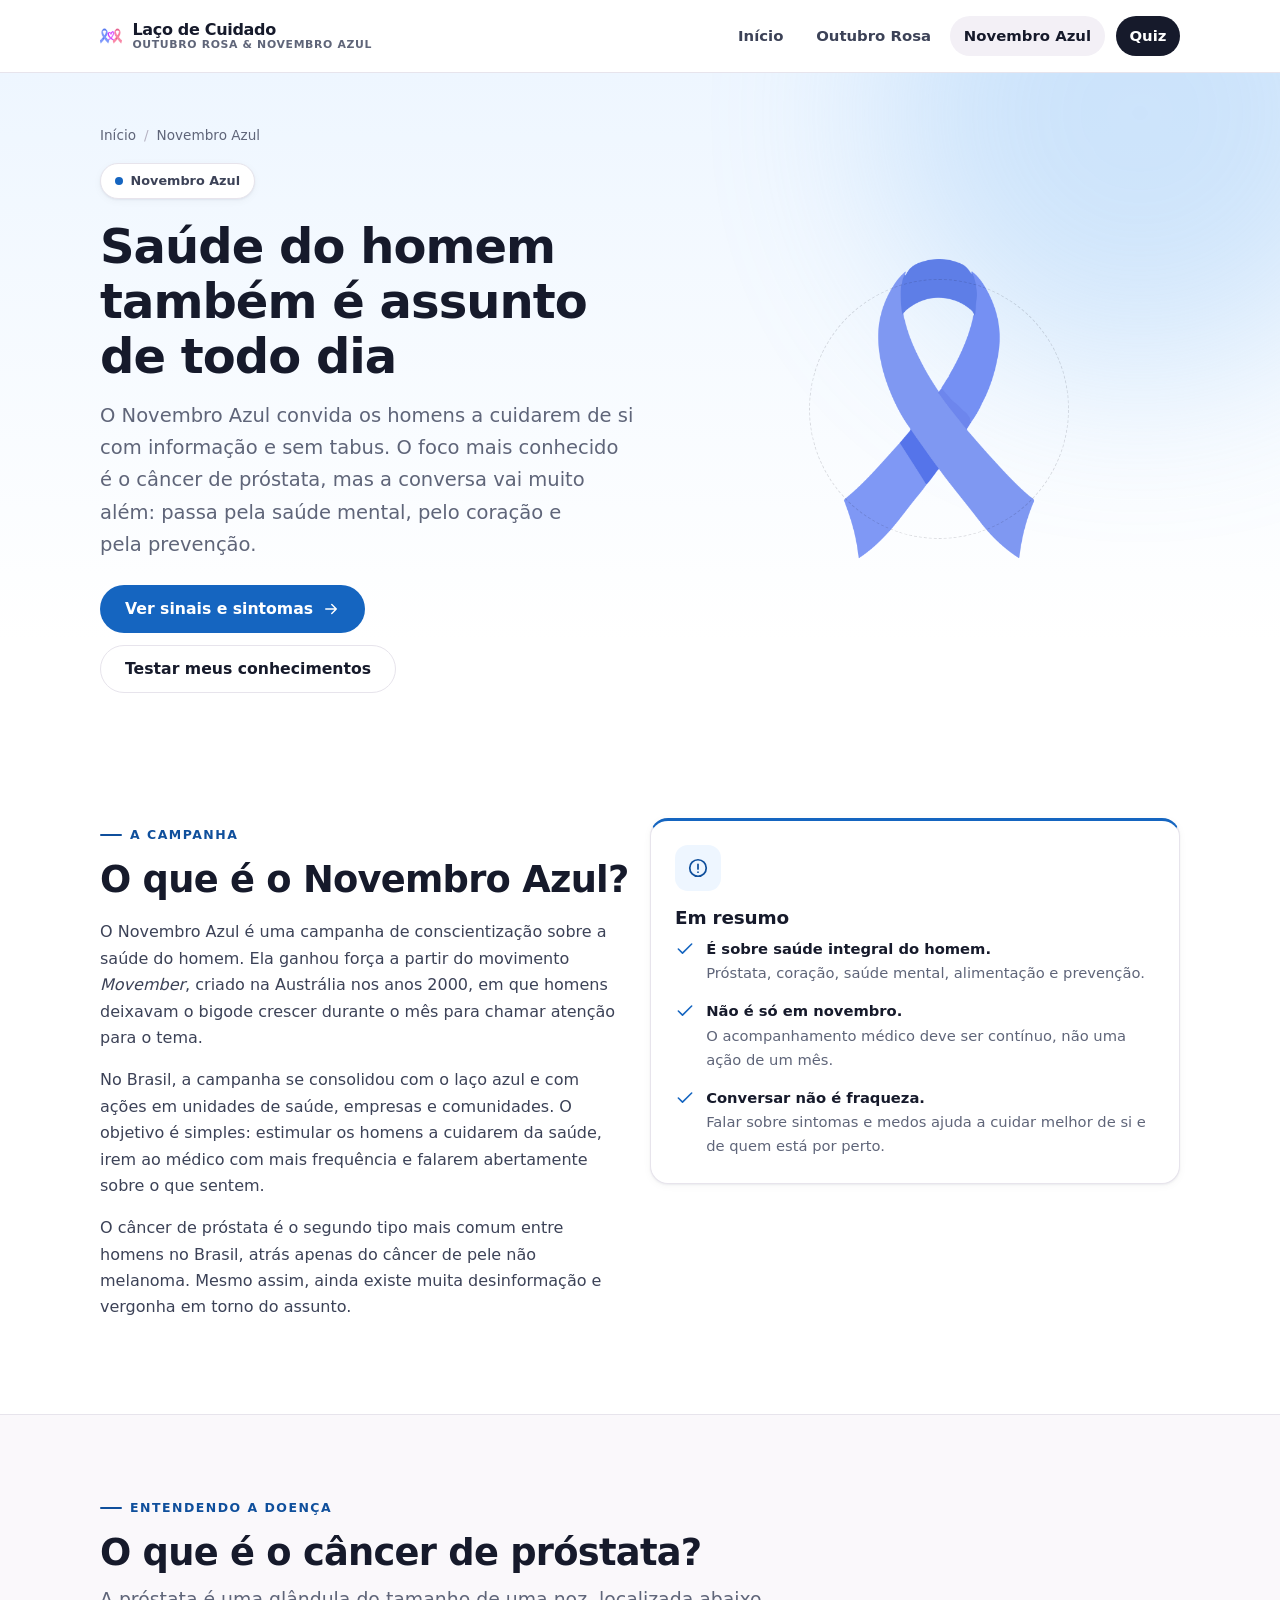
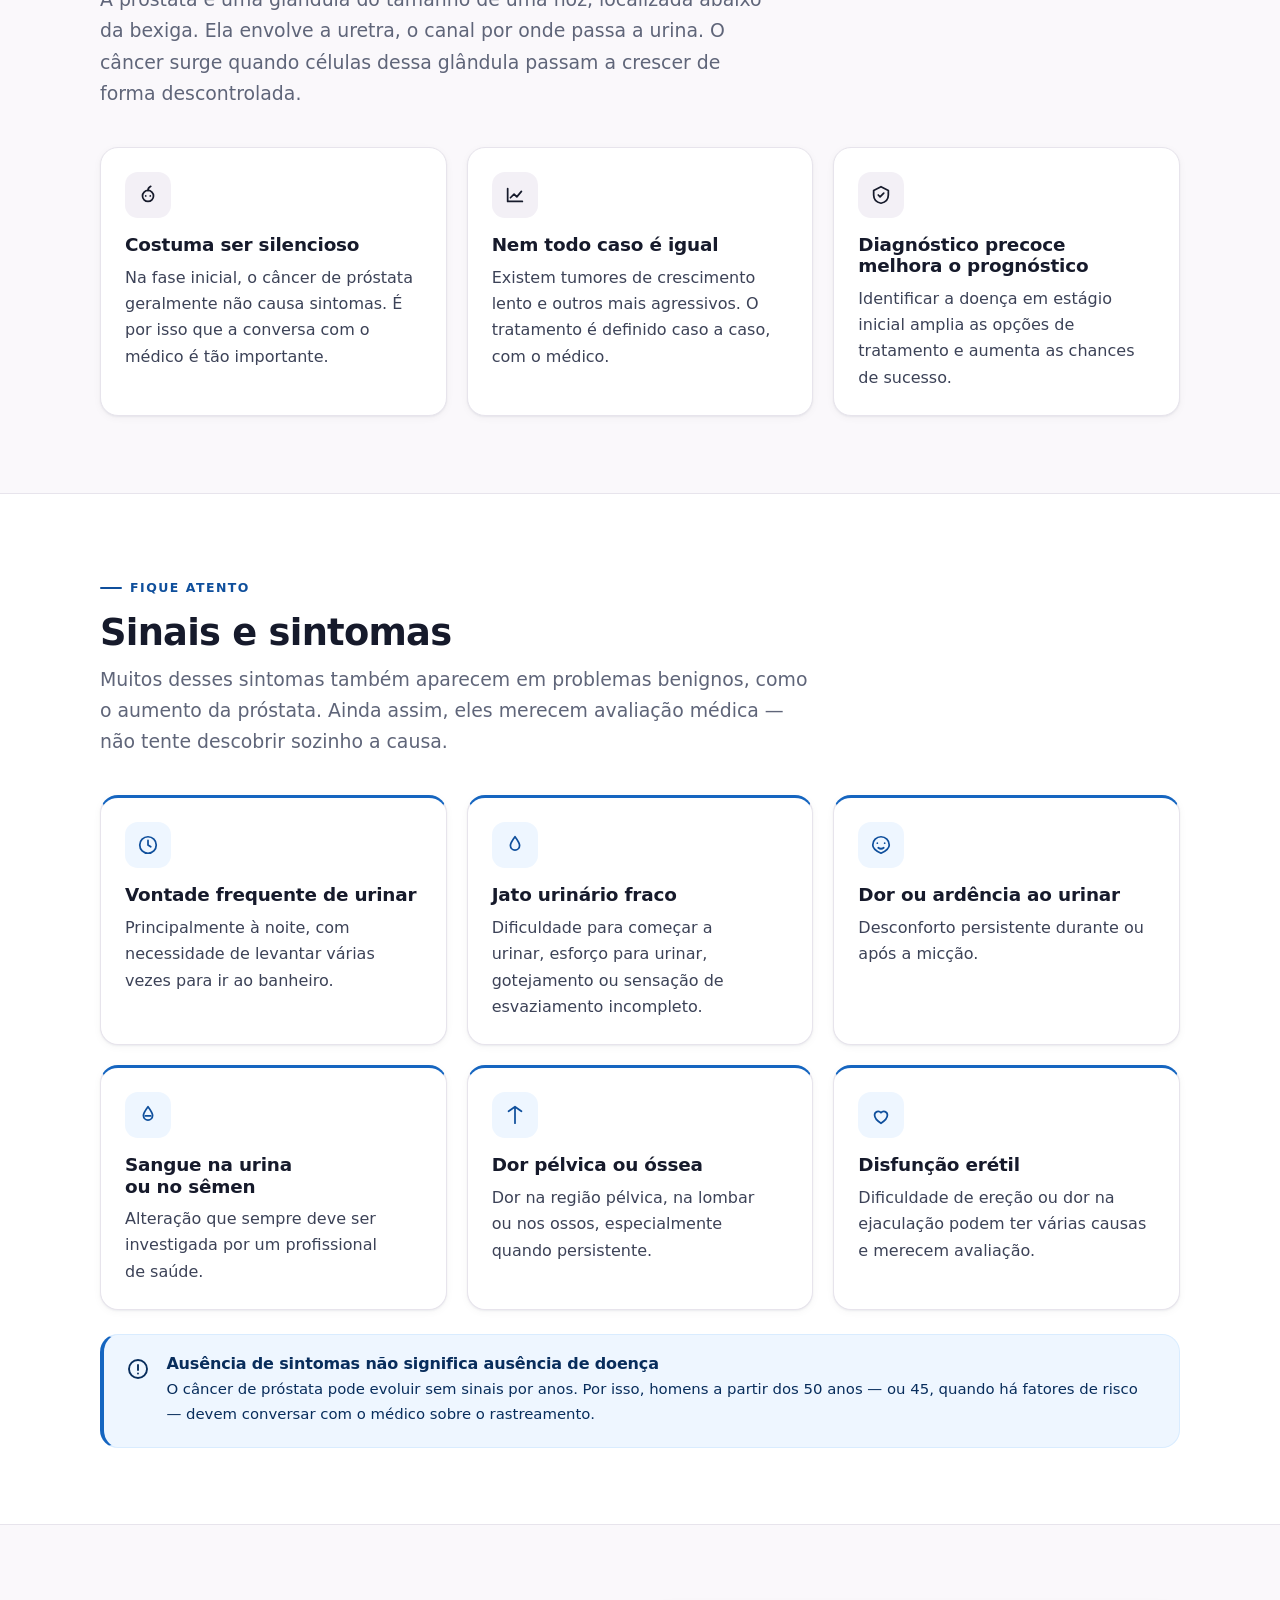
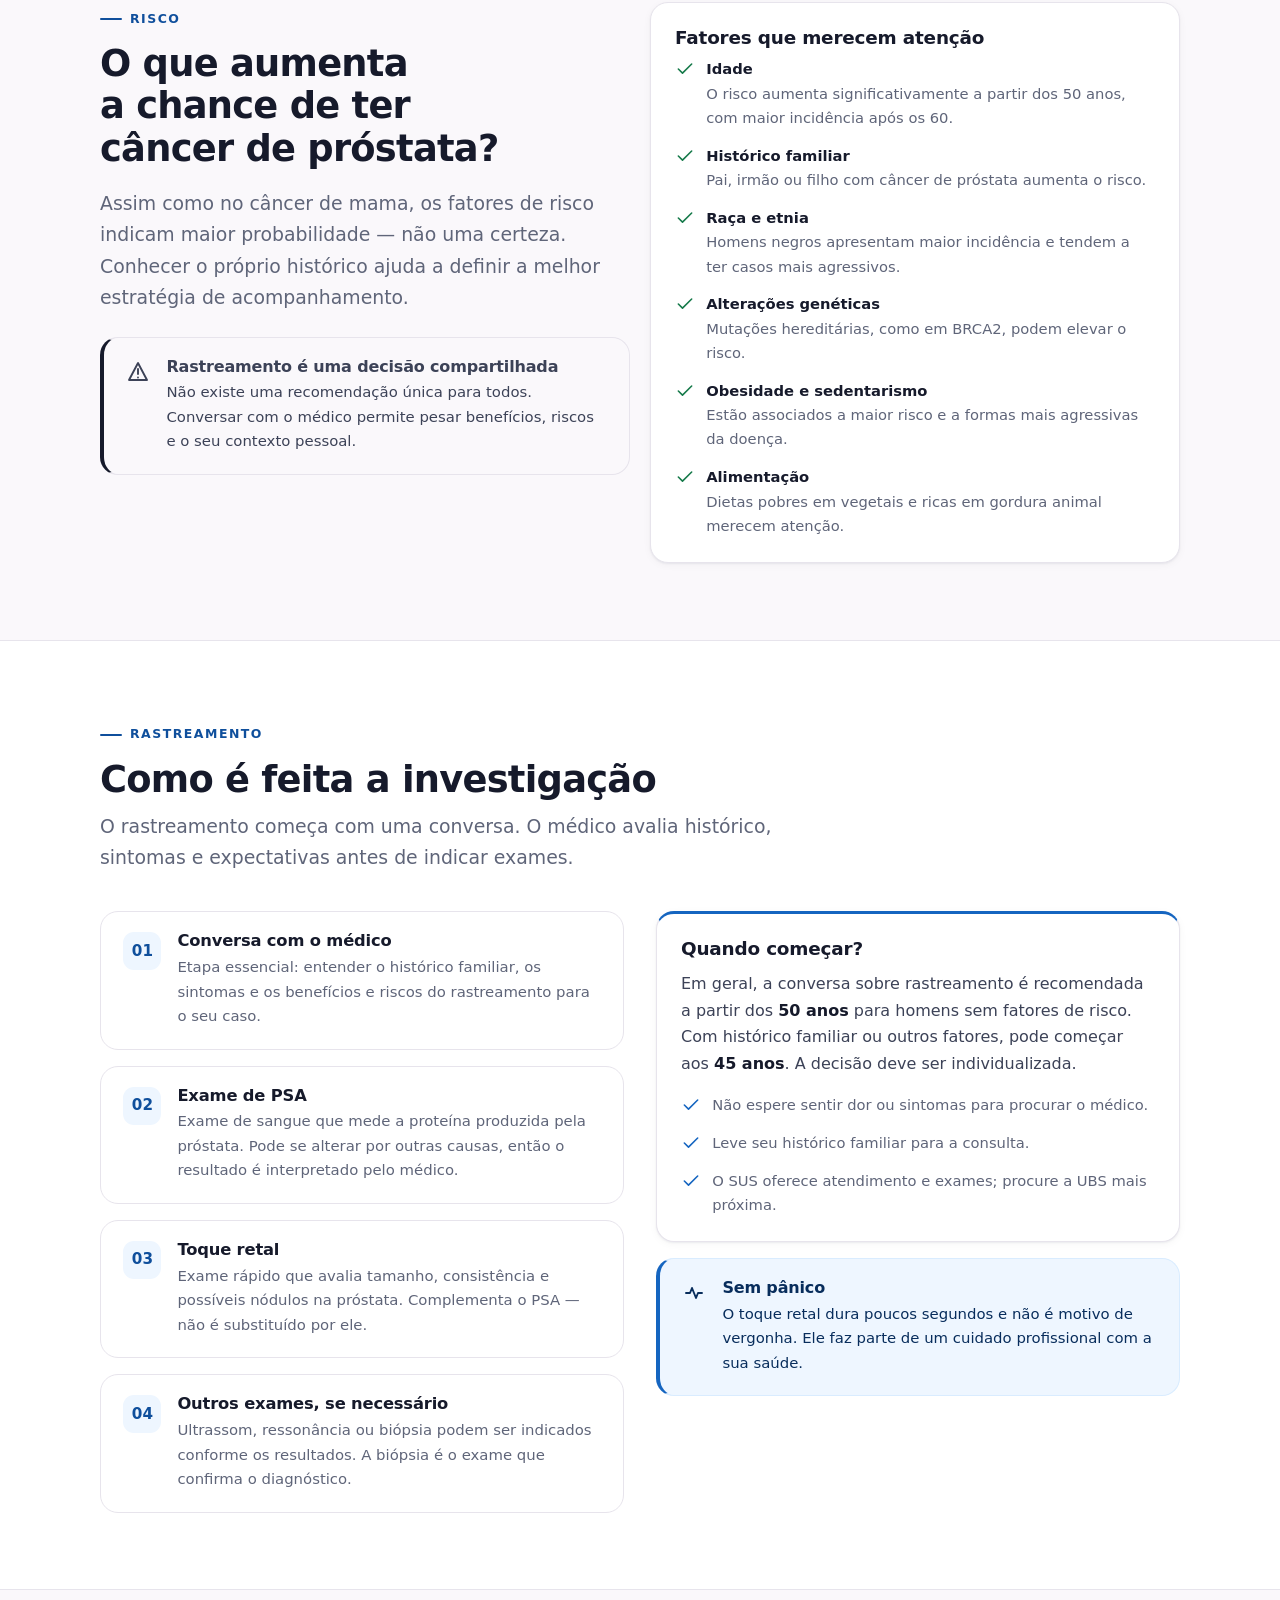
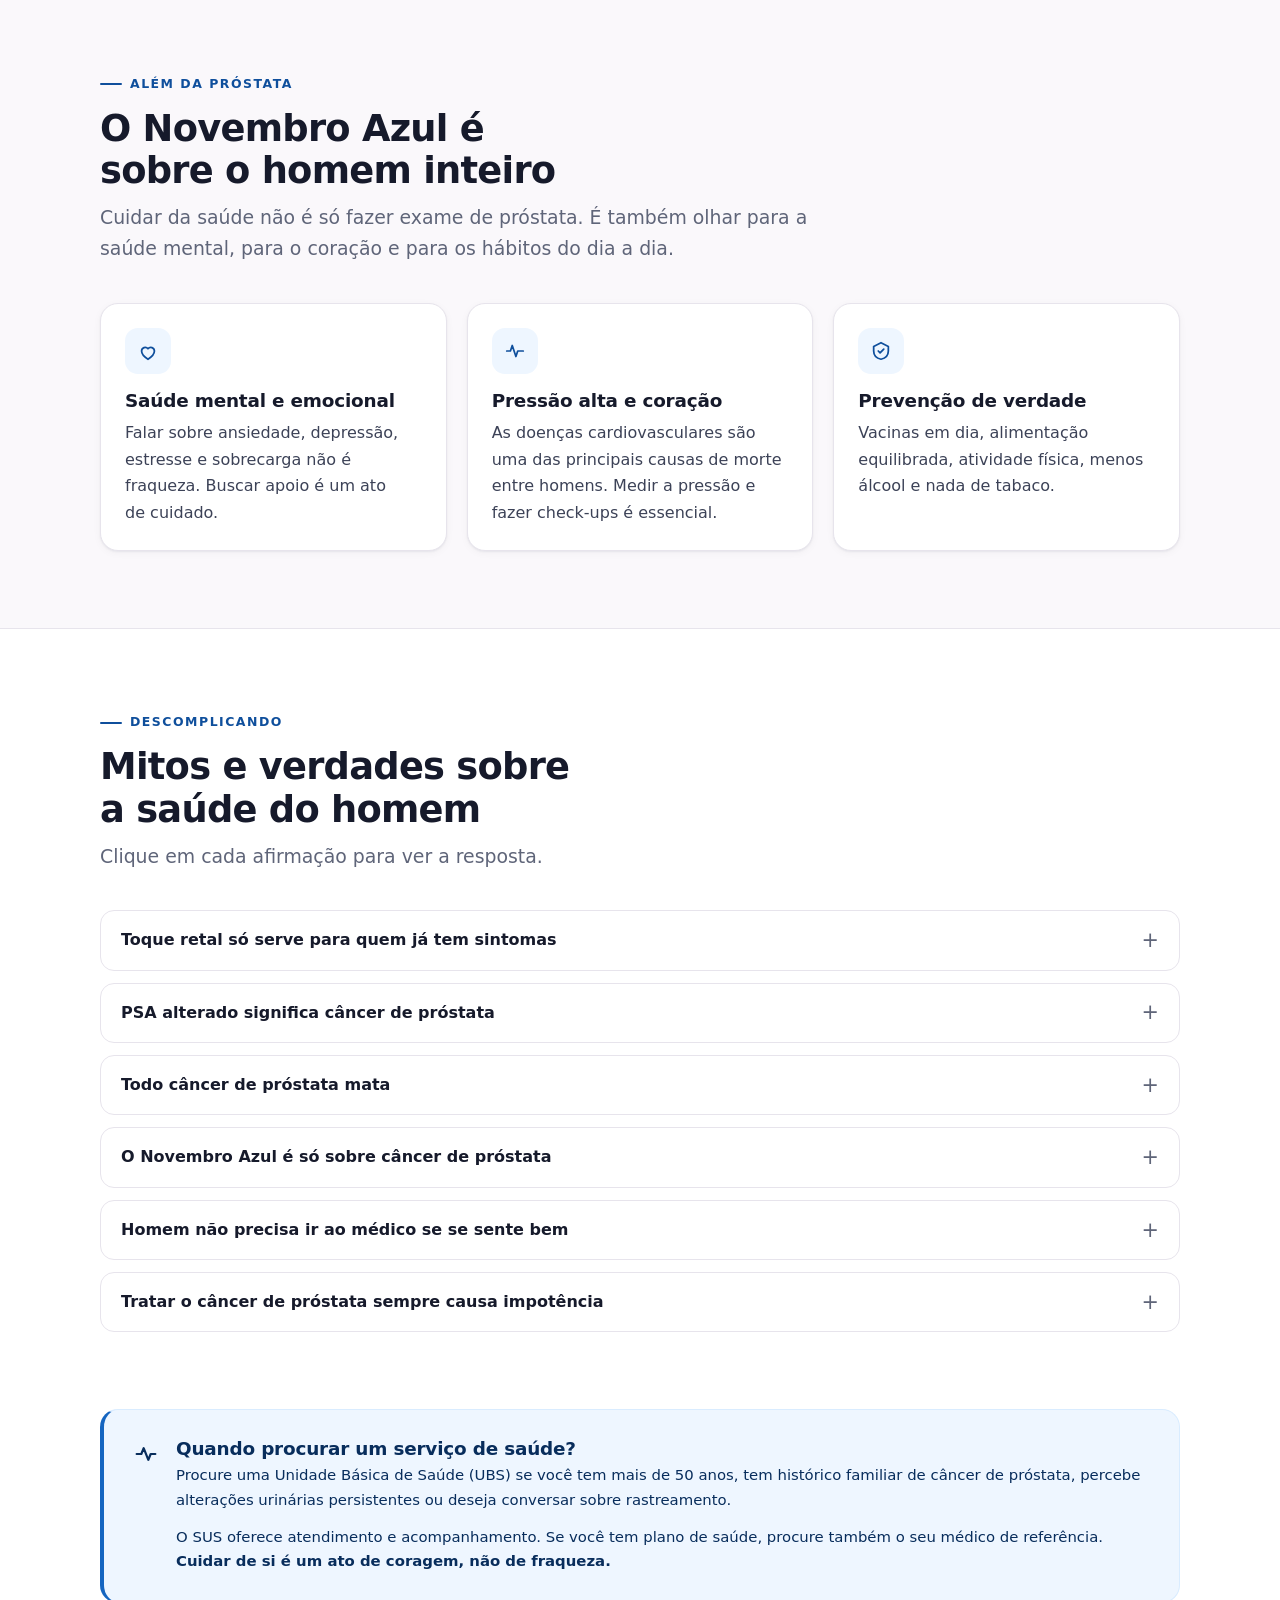
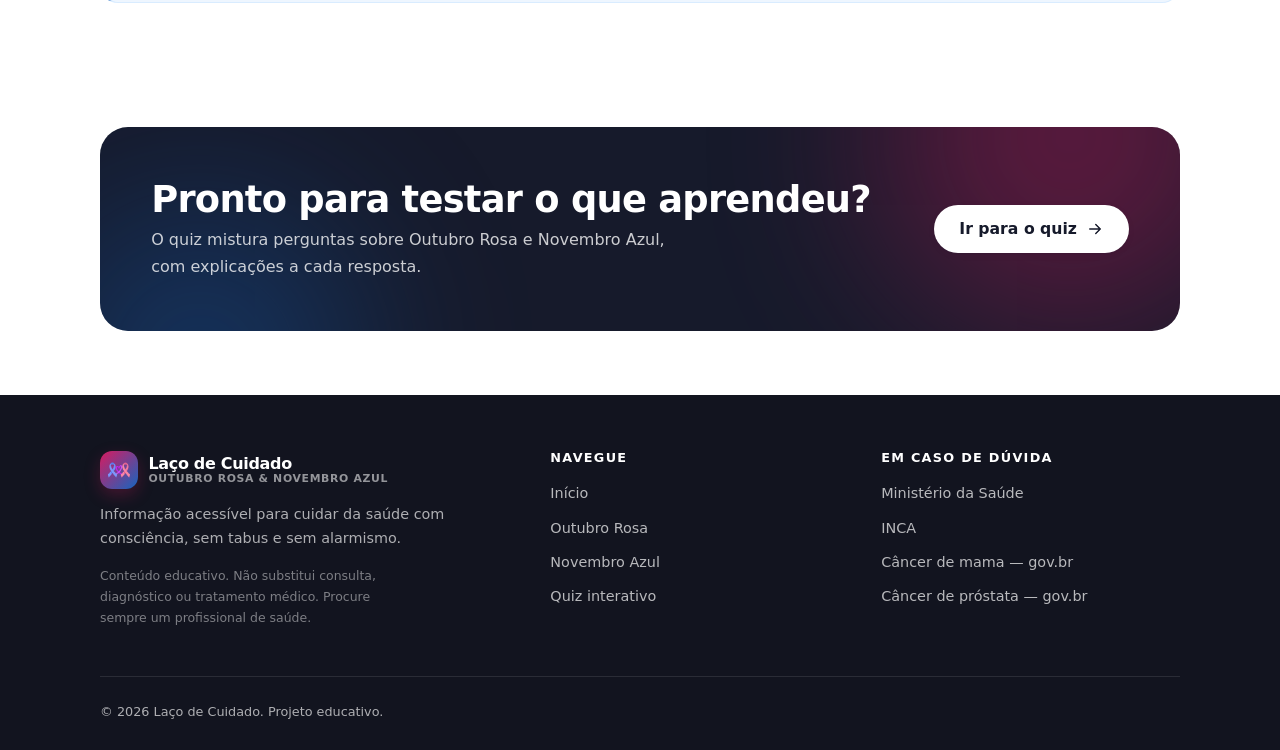
==== commit cf3a794b: "atualizaçõesss" ====
--- a/novembro-azul.html
+++ b/novembro-azul.html
@@ -3,10 +3,10 @@
 <head>
   <meta charset="UTF-8">
   <meta name="viewport" content="width=device-width, initial-scale=1.0">
-  <meta name="description" content="Novembro Azul: informação sobre saúde do homem, câncer de próstata, fatores de risco, exames de rastreamento e prevenção. Conteúdo educativo e acessível.">
-  <meta name="theme-color" content="#1565c0">
-  <title>Novembro Azul — Laço de Cuidado</title>
-  <link rel="icon" href="favicon.svg" type="image/svg+xml">
+  <meta name="description" content="Laço de Cuidado: site educativo sobre prevenção e conscientização do Outubro Rosa (câncer de mama) e Novembro Azul (saúde do homem).">
+  <meta name="theme-color" content="#d81b60">
+  <title>Laço de Cuidado — Outubro Rosa e Novembro Azul</title>
+  <link rel="icon" href="logo.svg" type="image/svg+xml">
   <link rel="stylesheet" href="css/styles.css">
 </head>
 <body>
@@ -546,10 +546,7 @@
         <div>
           <a class="brand" href="index.html">
             <span class="brand-mark" aria-hidden="true">
-              <svg viewBox="0 0 24 24" fill="none" stroke="currentColor" stroke-width="1.9" stroke-linecap="round" stroke-linejoin="round">
-                <path d="M12 2.5c-2.2 2.7-3.3 4.7-3.3 6.6 0 3.8 6.6 6.2 6.6 9.8 0 1.9-1.1 3.9-3.3 6.1"></path>
-                <path d="M12 2.5c2.2 2.7 3.3 4.7 3.3 6.6 0 3.8-6.6 6.2-6.6 9.8 0 1.9 1.1 3.9 3.3 6.1"></path>
-              </svg>
+              <img src="logoamais.png" alt="" width="22" height="22">
             </span>
             <span class="brand-text">
               Laço de Cuidado
@@ -583,7 +580,6 @@
 
       <div class="footer-bottom">
         <p>© <span data-ano>2026</span> Laço de Cuidado. Projeto educativo.</p>
-        <p>Feito para informar, acolher e prevenir.</p>
       </div>
     </div>
   </footer>
